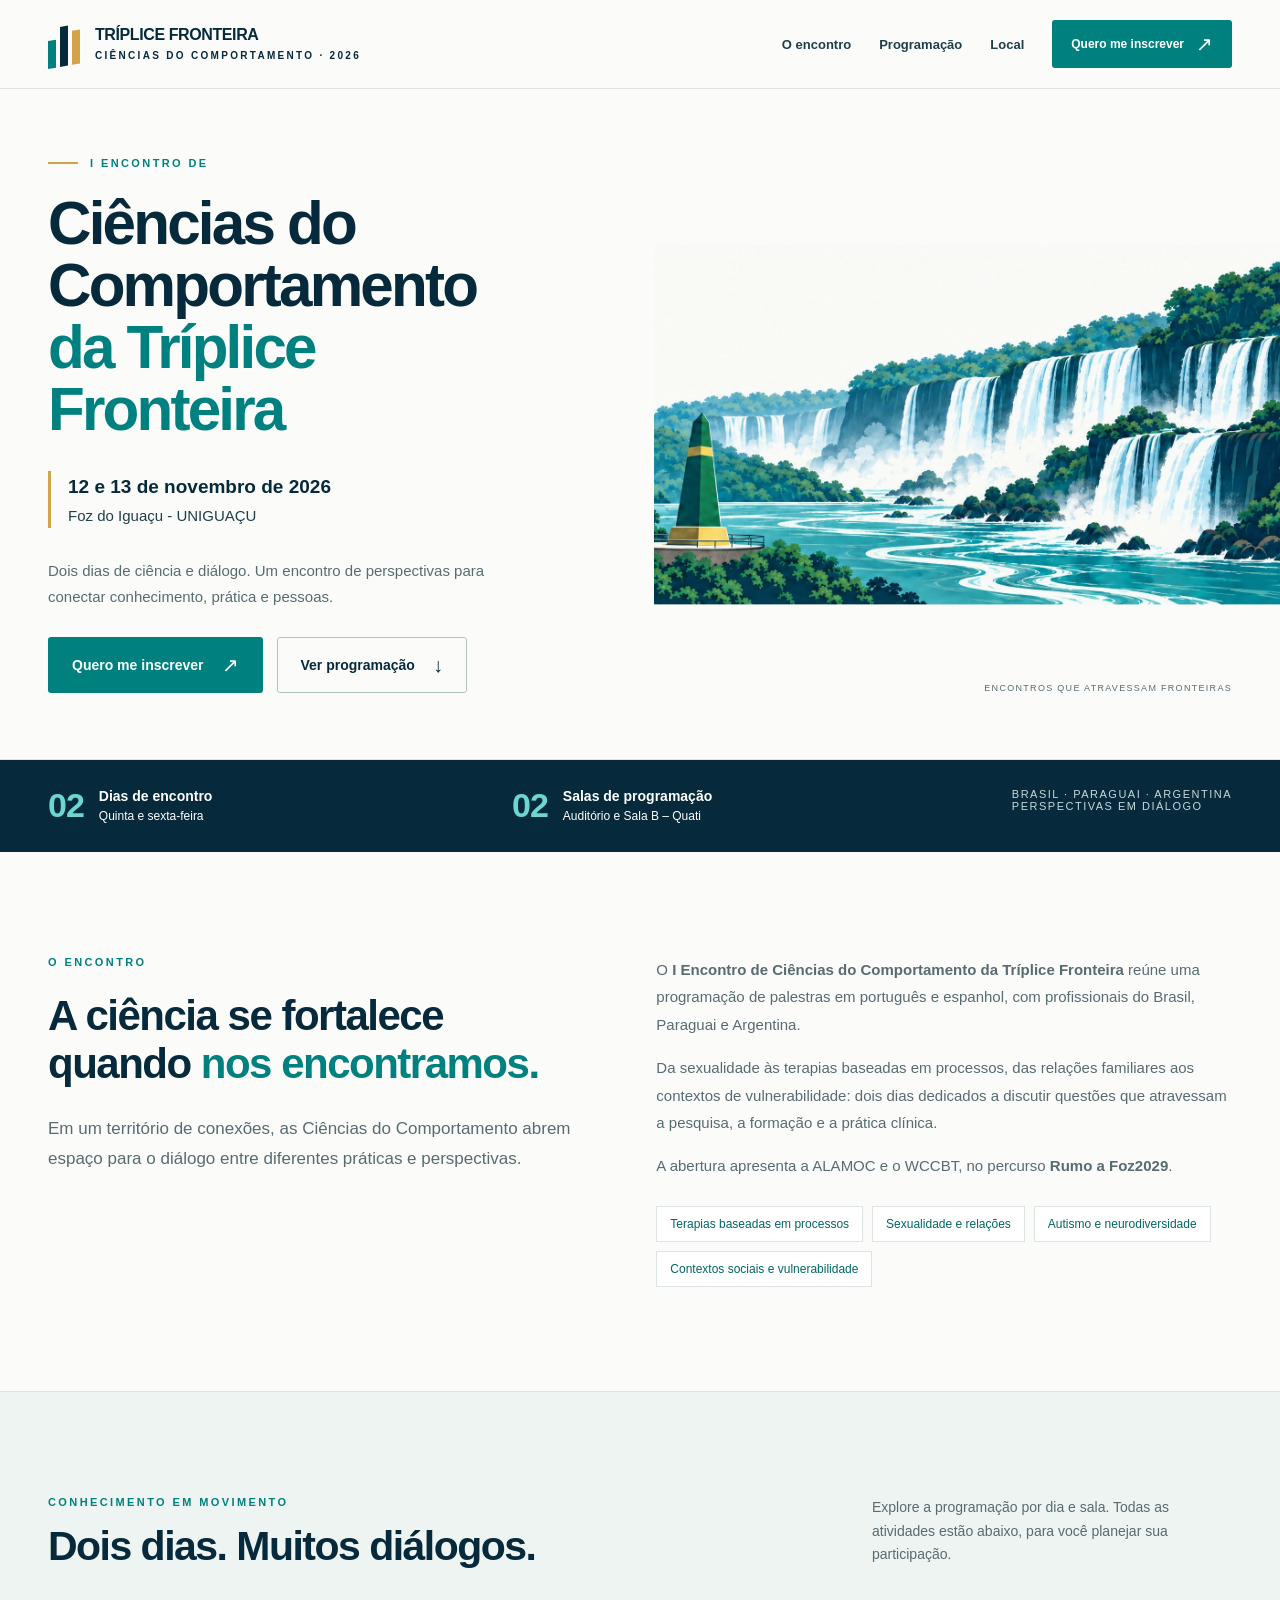
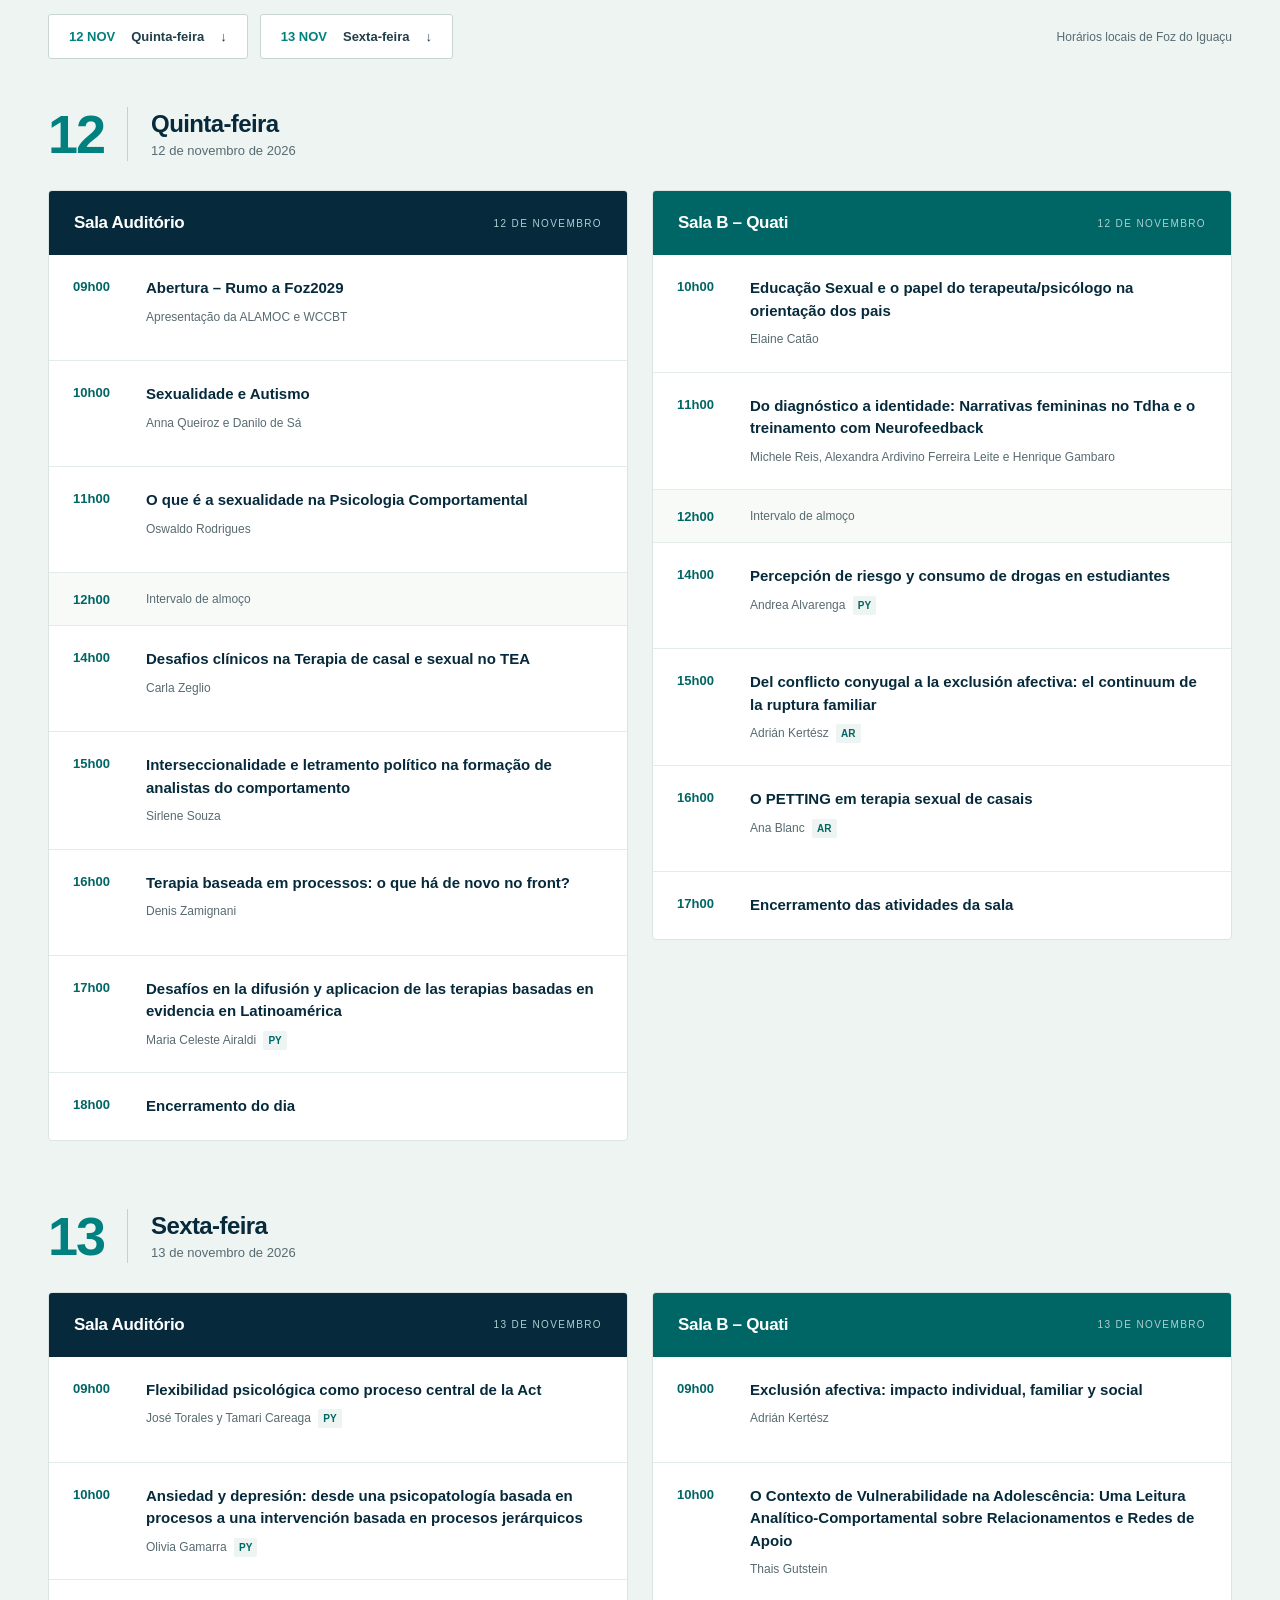
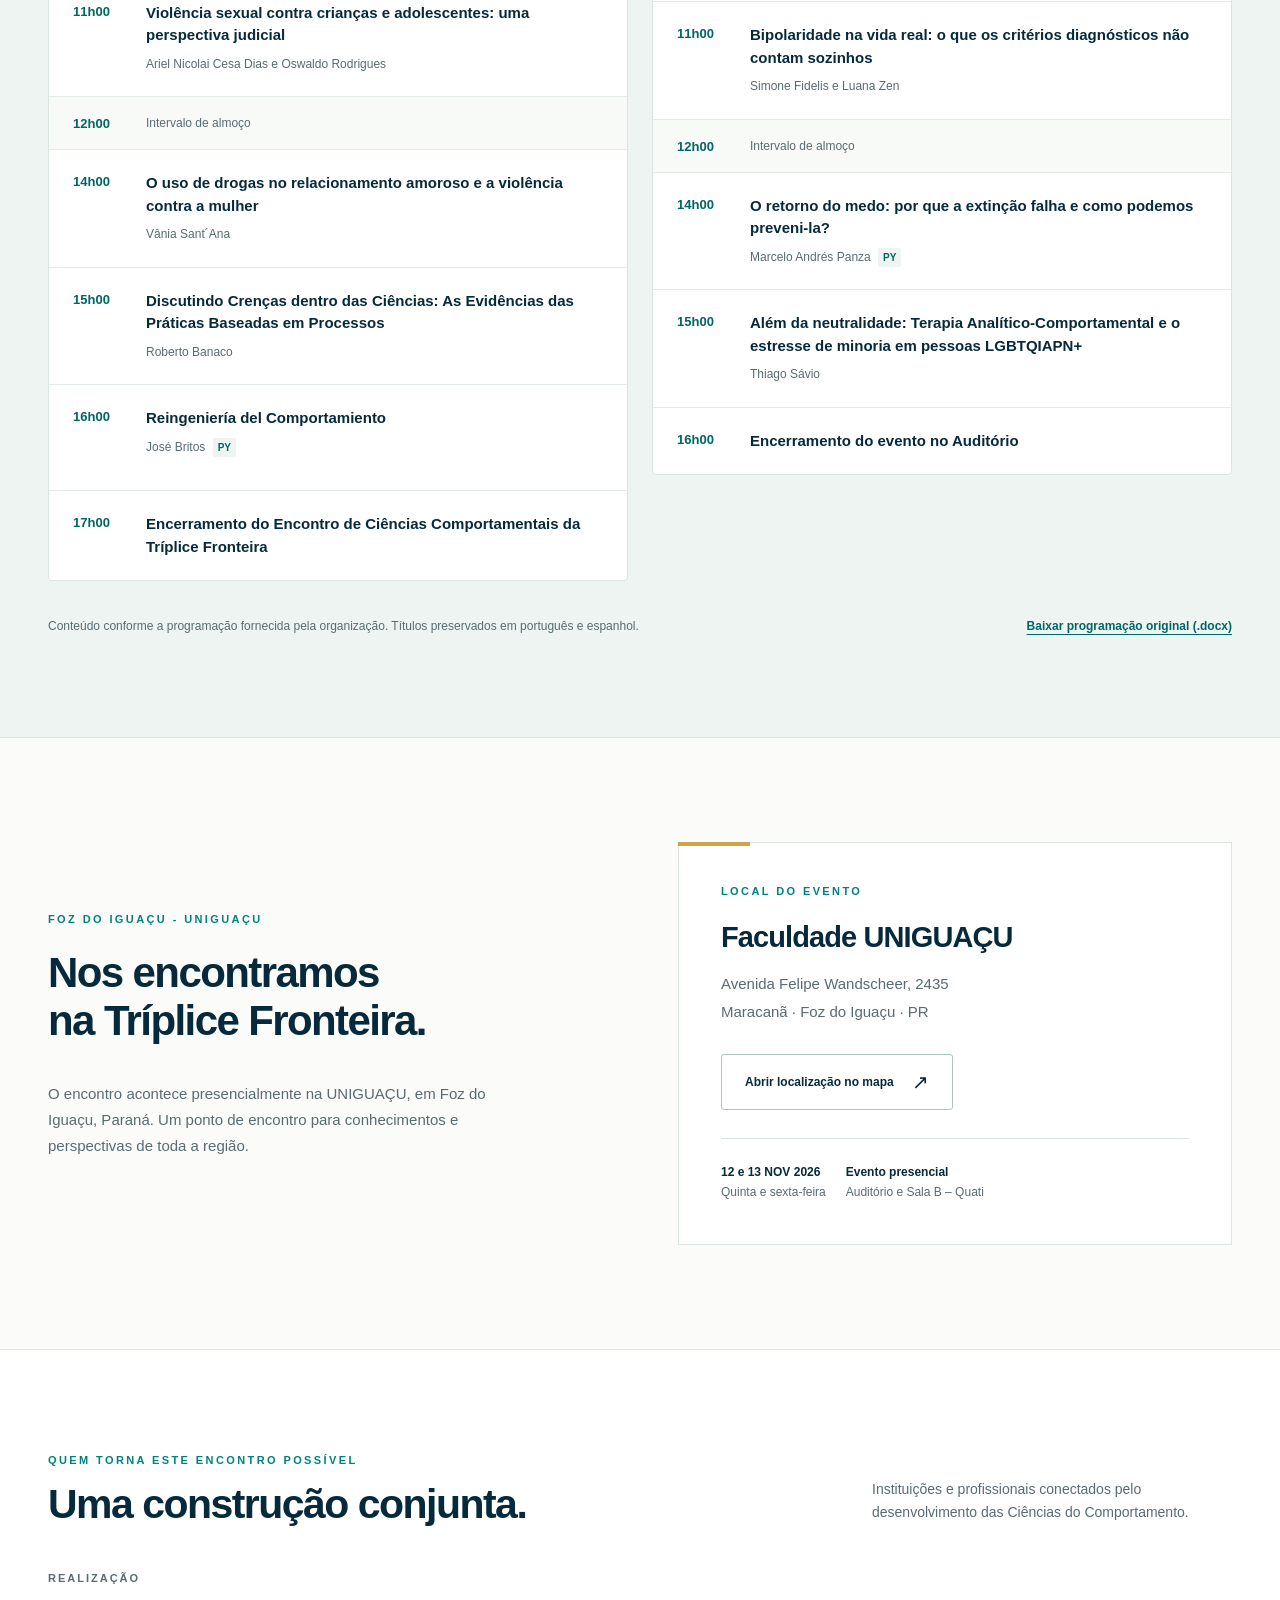
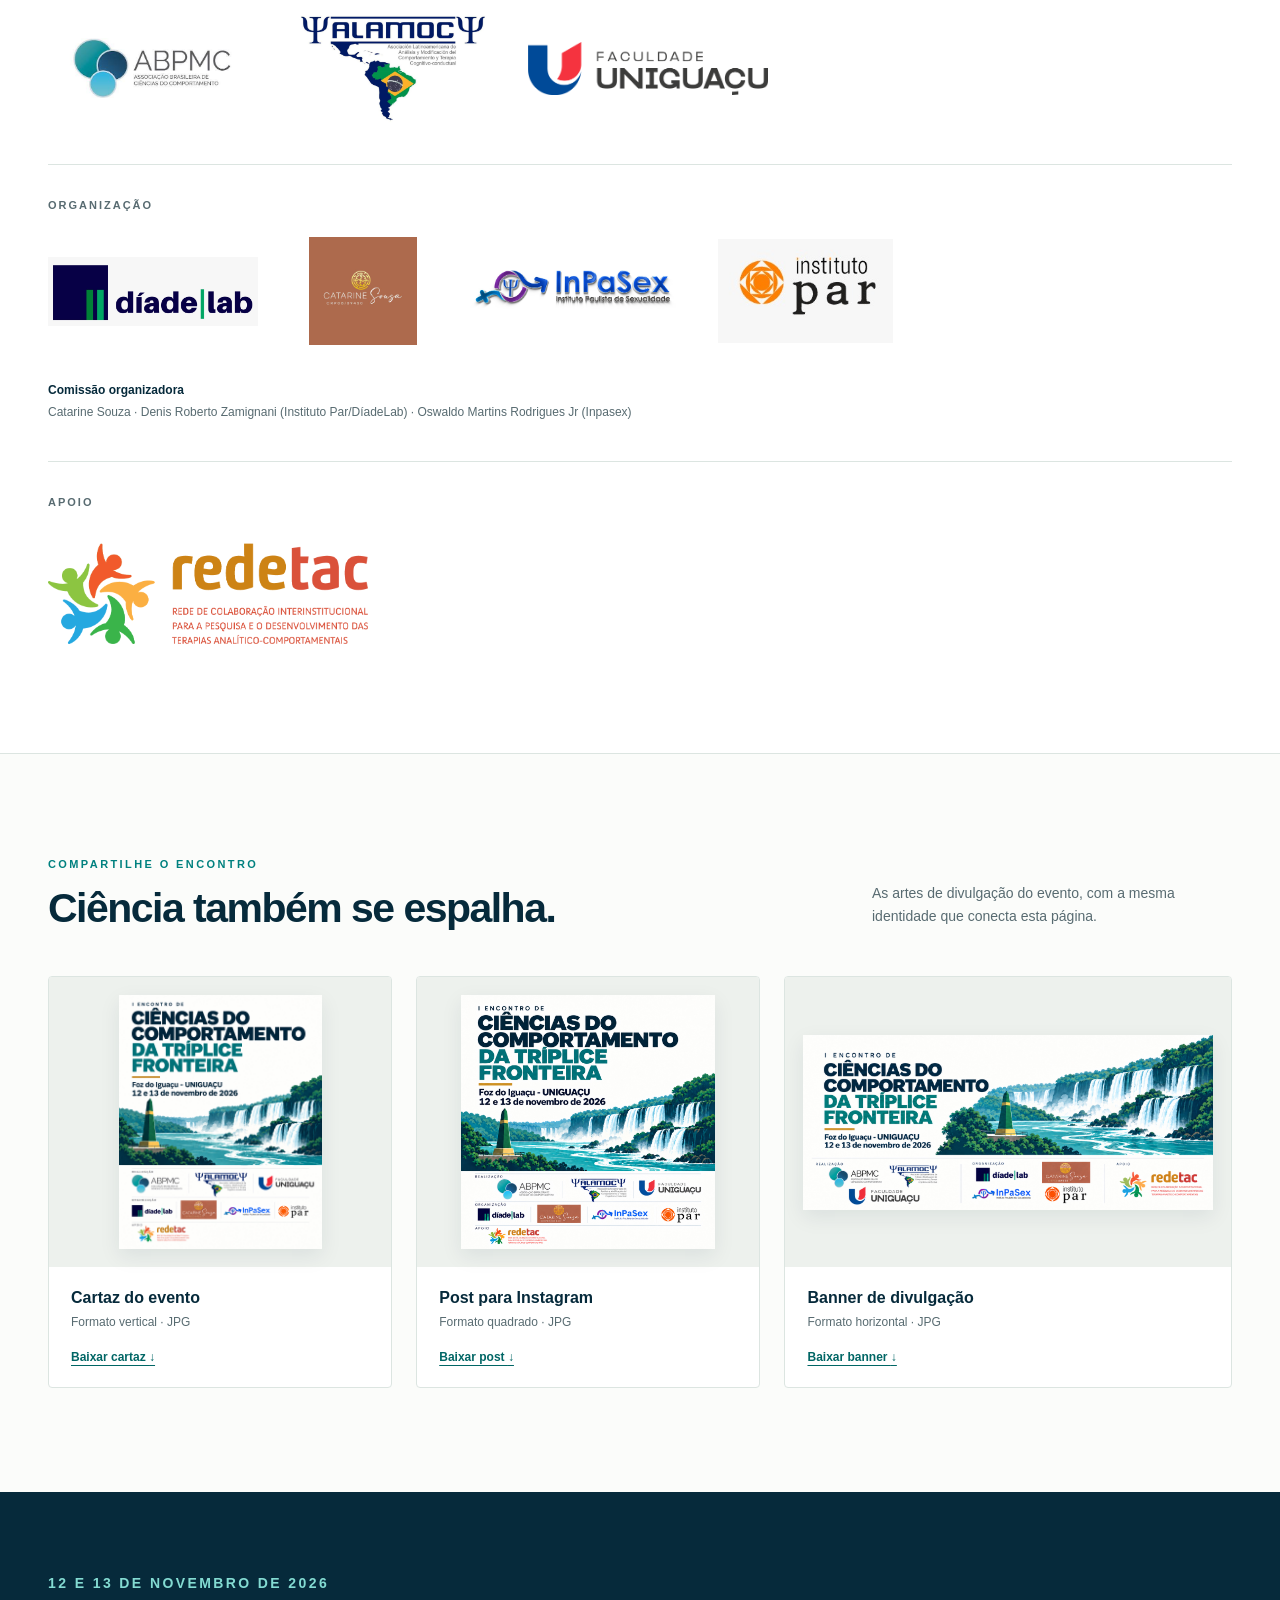
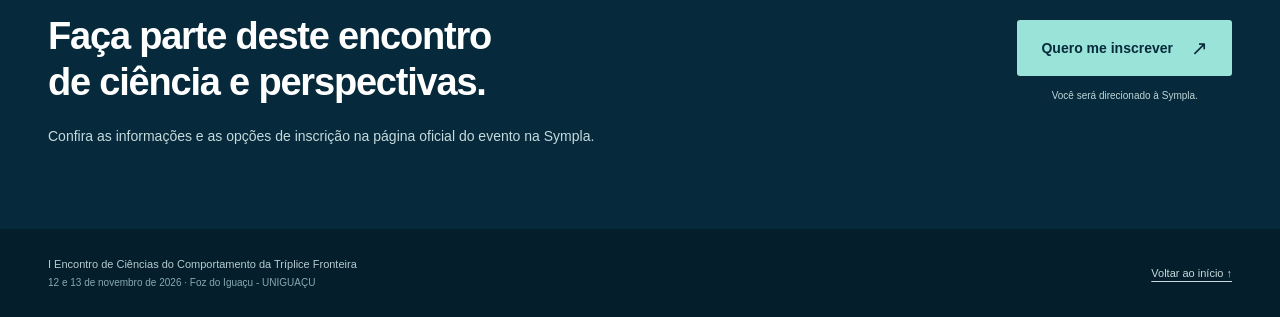
==== Website_Triplice_Fronteira_2026/public/index.html @ 5cb1a6d8 "Add files via upload" ====
<!doctype html>
<html lang="pt-BR">
<head>
  <meta charset="utf-8">
  <meta name="viewport" content="width=device-width, initial-scale=1">
  <title>Encontro Tríplice Fronteira 2026 | Ciências do Comportamento</title>
  <meta name="description" content="I Encontro de Ciências do Comportamento da Tríplice Fronteira. 12 e 13 de novembro de 2026, na UNIGUAÇU, em Foz do Iguaçu. Confira a programação e inscreva-se.">
  <meta name="keywords" content="ciências do comportamento, Tríplice Fronteira, Foz do Iguaçu, UNIGUAÇU, terapias comportamentais, encontro 2026">
  <meta name="theme-color" content="#062a3b">
  <meta property="og:type" content="website">
  <meta property="og:locale" content="pt_BR">
  <meta property="og:site_name" content="Encontro Tríplice Fronteira 2026">
  <meta property="og:title" content="Encontro Tríplice Fronteira 2026 | Ciências do Comportamento">
  <meta property="og:description" content="Ciência e diálogo em Foz do Iguaçu. 12 e 13 de novembro de 2026, na UNIGUAÇU. Programação completa e inscrições pela Sympla.">
  <meta name="twitter:card" content="summary">
  <meta name="twitter:title" content="Encontro Tríplice Fronteira 2026">
  <meta name="twitter:description" content="12 e 13 de novembro de 2026, Foz do Iguaçu - UNIGUAÇU. Confira a programação e participe.">
  <link rel="icon" type="image/webp" href="assets/uniguacu.webp">
  <link rel="stylesheet" href="styles.css">
  <link rel="preload" as="image" href="assets/paisagem-foz.jpg">
  <script src="site.js" defer></script>
</head>
<body>
  <a class="skip-link" href="#conteudo">Pular para o conteúdo</a>
  <header class="site-header">
    <div class="wrap header-inner">
      <a class="wordmark" href="#inicio" aria-label="Encontro Tríplice Fronteira 2026 — início">
        <span class="brand-symbol" aria-hidden="true"><i></i><i></i><i></i></span>
        <span class="brand-title">TRÍPLICE FRONTEIRA<small>CIÊNCIAS DO COMPORTAMENTO · 2026</small></span>
      </a>
      <button class="menu-toggle" type="button" aria-controls="navegacao" aria-expanded="false" hidden>Menu</button>
      <nav class="navigation" id="navegacao" aria-label="Navegação principal">
        <a class="nav-link" href="#sobre">O encontro</a>
        <a class="nav-link" href="#programacao">Programação</a>
        <a class="nav-link" href="#local">Local</a>
        <a class="button small" href="https://www.sympla.com.br/evento/encontro-comportamental-da-triplice-fronteira/3581518?referrer=www.google.com&amp;referrer=www.google.com" target="_blank" rel="noopener noreferrer">Quero me inscrever <span class="arrow" aria-hidden="true">↗</span></a>
      </nav>
    </div>
  </header>
  <main id="conteudo">
    <section class="hero" id="inicio" aria-labelledby="titulo-evento">
      <div class="wrap hero-inner">
        <div class="hero-copy">
          <p class="eyebrow">I Encontro de</p>
          <h1 id="titulo-evento" aria-label="I Encontro de Ciências do Comportamento da Tríplice Fronteira"><span>Ciências do</span><span>Comportamento</span><span class="accent">da Tríplice</span><span class="accent">Fronteira</span></h1>
          <div class="hero-details"><strong>12 e 13 de novembro de 2026</strong><span>Foz do Iguaçu - UNIGUAÇU</span></div>
          <p class="hero-intro">Dois dias de ciência e diálogo. Um encontro de perspectivas para conectar conhecimento, prática e pessoas.</p>
          <div class="hero-actions">
            <a class="button" href="https://www.sympla.com.br/evento/encontro-comportamental-da-triplice-fronteira/3581518?referrer=www.google.com&amp;referrer=www.google.com" target="_blank" rel="noopener noreferrer">Quero me inscrever <span class="arrow" aria-hidden="true">↗</span></a>
            <a class="button secondary" href="#programacao">Ver programação <span class="arrow" aria-hidden="true">↓</span></a>
          </div>
        </div>
        <div class="hero-art">
          <img src="assets/paisagem-foz.jpg" width="1458" height="790" alt="Ilustração dos cartazes do evento reunindo o Marco das Três Fronteiras e as Cataratas do Iguaçu" fetchpriority="high">
          <span class="art-caption">Encontros que atravessam fronteiras</span>
        </div>
      </div>
    </section>
    <div class="event-strip">
      <div class="wrap strip-inner">
        <div class="strip-item"><span class="strip-number">02</span><p><strong>Dias de encontro</strong>Quinta e sexta-feira</p></div>
        <div class="strip-item"><span class="strip-number">02</span><p><strong>Salas de programação</strong>Auditório e Sala B – Quati</p></div>
        <p class="strip-note">Brasil · Paraguai · Argentina<br>Perspectivas em diálogo</p>
      </div>
    </div>
    <section class="section" id="sobre" aria-labelledby="titulo-sobre">
      <div class="wrap about-layout">
        <div>
          <p class="eyebrow">O encontro</p>
          <h2 id="titulo-sobre">A ciência se fortalece<br>quando <em>nos encontramos.</em></h2>
          <p class="lead">Em um território de conexões, as Ciências do Comportamento abrem espaço para o diálogo entre diferentes práticas e perspectivas.</p>
        </div>
        <div class="about-copy">
          <p>O <strong>I Encontro de Ciências do Comportamento da Tríplice Fronteira</strong> reúne uma programação de palestras em português e espanhol, com profissionais do Brasil, Paraguai e Argentina.</p>
          <p>Da sexualidade às terapias baseadas em processos, das relações familiares aos contextos de vulnerabilidade: dois dias dedicados a discutir questões que atravessam a pesquisa, a formação e a prática clínica.</p>
          <p>A abertura apresenta a ALAMOC e o WCCBT, no percurso <strong>Rumo a Foz2029</strong>.</p>
          <ul class="theme-list" aria-label="Temas da programação"><li>Terapias baseadas em processos</li><li>Sexualidade e relações</li><li>Autismo e neurodiversidade</li><li>Contextos sociais e vulnerabilidade</li></ul>
        </div>
      </div>
    </section>
    <section class="section program" id="programacao" aria-labelledby="titulo-programacao">
      <div class="wrap">
        <div class="section-heading">
          <div><p class="eyebrow">Conhecimento em movimento</p><h2 id="titulo-programacao">Dois dias. Muitos diálogos.</h2></div>
          <p>Explore a programação por dia e sala. Todas as atividades estão abaixo, para você planejar sua participação.</p>
        </div>
        <nav class="program-nav" aria-label="Atalhos para os dias do evento"><a class="day-link" href="#dia12"><strong>12 NOV</strong> Quinta-feira <span aria-hidden="true">↓</span></a><a class="day-link" href="#dia13"><strong>13 NOV</strong> Sexta-feira <span aria-hidden="true">↓</span></a><span class="program-info">Horários locais de Foz do Iguaçu</span></nav>
        <div class="day-block">
          <div class="day-heading" id="dia12"><span class="day-number" aria-hidden="true">12</span><div><h3>Quinta-feira</h3><p>12 de novembro de 2026</p></div></div>
          <div class="rooms">
            <article class="room" aria-labelledby="audit12"><div class="room-heading"><h4 id="audit12">Sala Auditório</h4><span>12 de novembro</span></div>
              <ol class="sessions">
                <li class="session"><time datetime="2026-11-12T09:00:00-03:00">09h00</time><div><h5>Abertura – Rumo a Foz2029</h5><p>Apresentação da ALAMOC e WCCBT</p></div></li>
                <li class="session"><time datetime="2026-11-12T10:00:00-03:00">10h00</time><div><h5>Sexualidade e Autismo</h5><p>Anna Queiroz e Danilo de Sá</p></div></li>
                <li class="session"><time datetime="2026-11-12T11:00:00-03:00">11h00</time><div><h5>O que é a sexualidade na Psicologia Comportamental</h5><p>Oswaldo Rodrigues</p></div></li>
                <li class="session break"><time datetime="2026-11-12T12:00:00-03:00">12h00</time><div><h5>Intervalo de almoço</h5></div></li>
                <li class="session"><time datetime="2026-11-12T14:00:00-03:00">14h00</time><div><h5>Desafios clínicos na Terapia de casal e sexual no TEA</h5><p>Carla Zeglio</p></div></li>
                <li class="session"><time datetime="2026-11-12T15:00:00-03:00">15h00</time><div><h5>Interseccionalidade e letramento político na formação de analistas do comportamento</h5><p>Sirlene Souza</p></div></li>
                <li class="session"><time datetime="2026-11-12T16:00:00-03:00">16h00</time><div><h5>Terapia baseada em processos: o que há de novo no front?</h5><p>Denis Zamignani</p></div></li>
                <li class="session"><time datetime="2026-11-12T17:00:00-03:00">17h00</time><div><h5 lang="es">Desafíos en la difusión y aplicacion de las terapias basadas en evidencia en Latinoamérica</h5><p>Maria Celeste Airaldi <span class="country" aria-label="Paraguai">PY</span></p></div></li>
                <li class="session closing"><time datetime="2026-11-12T18:00:00-03:00">18h00</time><div><h5>Encerramento do dia</h5></div></li>
              </ol>
            </article>
            <article class="room quati" aria-labelledby="quati12"><div class="room-heading"><h4 id="quati12">Sala B – Quati</h4><span>12 de novembro</span></div>
              <ol class="sessions">
                <li class="session"><time datetime="2026-11-12T10:00:00-03:00">10h00</time><div><h5>Educação Sexual e o papel do terapeuta/psicólogo na orientação dos pais</h5><p>Elaine Catão</p></div></li>
                <li class="session"><time datetime="2026-11-12T11:00:00-03:00">11h00</time><div><h5>Do diagnóstico a identidade: Narrativas femininas no Tdha e o treinamento com Neurofeedback</h5><p>Michele Reis, Alexandra Ardivino Ferreira Leite e Henrique Gambaro</p></div></li>
                <li class="session break"><time datetime="2026-11-12T12:00:00-03:00">12h00</time><div><h5>Intervalo de almoço</h5></div></li>
                <li class="session"><time datetime="2026-11-12T14:00:00-03:00">14h00</time><div><h5 lang="es">Percepción de riesgo y consumo de drogas en estudiantes</h5><p>Andrea Alvarenga <span class="country" aria-label="Paraguai">PY</span></p></div></li>
                <li class="session"><time datetime="2026-11-12T15:00:00-03:00">15h00</time><div><h5 lang="es">Del conflicto conyugal a la exclusión afectiva: el continuum de la ruptura familiar</h5><p>Adrián Kertész <span class="country" aria-label="Argentina">AR</span></p></div></li>
                <li class="session"><time datetime="2026-11-12T16:00:00-03:00">16h00</time><div><h5>O PETTING em terapia sexual de casais</h5><p>Ana Blanc <span class="country" aria-label="Argentina">AR</span></p></div></li>
                <li class="session closing"><time datetime="2026-11-12T17:00:00-03:00">17h00</time><div><h5>Encerramento das atividades da sala</h5></div></li>
              </ol>
            </article>
          </div>
        </div>
        <div class="day-block">
          <div class="day-heading" id="dia13"><span class="day-number" aria-hidden="true">13</span><div><h3>Sexta-feira</h3><p>13 de novembro de 2026</p></div></div>
          <div class="rooms">
            <article class="room" aria-labelledby="audit13"><div class="room-heading"><h4 id="audit13">Sala Auditório</h4><span>13 de novembro</span></div>
              <ol class="sessions">
                <li class="session"><time datetime="2026-11-13T09:00:00-03:00">09h00</time><div><h5 lang="es">Flexibilidad psicológica como proceso central de la Act</h5><p>José Torales y Tamari Careaga <span class="country" aria-label="Paraguai">PY</span></p></div></li>
                <li class="session"><time datetime="2026-11-13T10:00:00-03:00">10h00</time><div><h5 lang="es">Ansiedad y depresión: desde una psicopatología basada en procesos a una intervención basada en procesos jerárquicos</h5><p>Olivia Gamarra <span class="country" aria-label="Paraguai">PY</span></p></div></li>
                <li class="session"><time datetime="2026-11-13T11:00:00-03:00">11h00</time><div><h5>Violência sexual contra crianças e adolescentes: uma perspectiva judicial</h5><p>Ariel Nicolai Cesa Dias e Oswaldo Rodrigues</p></div></li>
                <li class="session break"><time datetime="2026-11-13T12:00:00-03:00">12h00</time><div><h5>Intervalo de almoço</h5></div></li>
                <li class="session"><time datetime="2026-11-13T14:00:00-03:00">14h00</time><div><h5>O uso de drogas no relacionamento amoroso e a violência contra a mulher</h5><p>Vânia Sant´Ana</p></div></li>
                <li class="session"><time datetime="2026-11-13T15:00:00-03:00">15h00</time><div><h5>Discutindo Crenças dentro das Ciências: As Evidências das Práticas Baseadas em Processos</h5><p>Roberto Banaco</p></div></li>
                <li class="session"><time datetime="2026-11-13T16:00:00-03:00">16h00</time><div><h5 lang="es">Reingeniería del Comportamiento</h5><p>José Britos <span class="country" aria-label="Paraguai">PY</span></p></div></li>
                <li class="session closing"><time datetime="2026-11-13T17:00:00-03:00">17h00</time><div><h5>Encerramento do Encontro de Ciências Comportamentais da Tríplice Fronteira</h5></div></li>
              </ol>
            </article>
            <article class="room quati" aria-labelledby="quati13"><div class="room-heading"><h4 id="quati13">Sala B – Quati</h4><span>13 de novembro</span></div>
              <ol class="sessions">
                <li class="session"><time datetime="2026-11-13T09:00:00-03:00">09h00</time><div><h5 lang="es">Exclusión afectiva: impacto individual, familiar y social</h5><p>Adrián Kertész</p></div></li>
                <li class="session"><time datetime="2026-11-13T10:00:00-03:00">10h00</time><div><h5>O Contexto de Vulnerabilidade na Adolescência: Uma Leitura Analítico-Comportamental sobre Relacionamentos e Redes de Apoio</h5><p>Thais Gutstein</p></div></li>
                <li class="session"><time datetime="2026-11-13T11:00:00-03:00">11h00</time><div><h5>Bipolaridade na vida real: o que os critérios diagnósticos não contam sozinhos</h5><p>Simone Fidelis e Luana Zen</p></div></li>
                <li class="session break"><time datetime="2026-11-13T12:00:00-03:00">12h00</time><div><h5>Intervalo de almoço</h5></div></li>
                <li class="session"><time datetime="2026-11-13T14:00:00-03:00">14h00</time><div><h5>O retorno do medo: por que a extinção falha e como podemos preveni-la?</h5><p>Marcelo Andrés Panza <span class="country" aria-label="Paraguai">PY</span></p></div></li>
                <li class="session"><time datetime="2026-11-13T15:00:00-03:00">15h00</time><div><h5>Além da neutralidade: Terapia Analítico-Comportamental e o estresse de minoria em pessoas LGBTQIAPN+</h5><p>Thiago Sávio</p></div></li>
                <li class="session closing"><time datetime="2026-11-13T16:00:00-03:00">16h00</time><div><h5>Encerramento do evento no Auditório</h5></div></li>
              </ol>
            </article>
          </div>
        </div>
        <div class="program-bottom"><span>Conteúdo conforme a programação fornecida pela organização. Títulos preservados em português e espanhol.</span><a href="assets/programacao.docx" download>Baixar programação original (.docx)</a></div>
      </div>
    </section>
    <section class="section location" id="local" aria-labelledby="titulo-local">
      <div class="wrap location-layout">
        <div><p class="eyebrow">Foz do Iguaçu - UNIGUAÇU</p><h2 id="titulo-local">Nos encontramos<br>na Tríplice Fronteira.</h2><p class="lead">O encontro acontece presencialmente na UNIGUAÇU, em Foz do Iguaçu, Paraná. Um ponto de encontro para conhecimentos e perspectivas de toda a região.</p></div>
        <div class="location-panel"><p class="eyebrow">Local do evento</p><p class="venue">Faculdade UNIGUAÇU</p><address>Avenida Felipe Wandscheer, 2435<br>Maracanã · Foz do Iguaçu · PR</address><a class="button secondary" href="https://www.google.com/maps/search/?api=1&amp;query=UNIGUA%C3%87U%20Avenida%20Felipe%20Wandscheer%202435%20Foz%20do%20Igua%C3%A7u" target="_blank" rel="noopener noreferrer">Abrir localização no mapa <span class="arrow" aria-hidden="true">↗</span></a><div class="location-meta"><div><strong>12 e 13 NOV 2026</strong>Quinta e sexta-feira</div><div><strong>Evento presencial</strong>Auditório e Sala B – Quati</div></div></div>
      </div>
    </section>
    <section class="section institutions" id="instituicoes" aria-labelledby="titulo-instituicoes">
      <div class="wrap">
        <div class="section-heading"><div><p class="eyebrow">Quem torna este encontro possível</p><h2 id="titulo-instituicoes">Uma construção conjunta.</h2></div><p>Instituições e profissionais conectados pelo desenvolvimento das Ciências do Comportamento.</p></div>
        <div class="institution-group"><h3 class="institution-label">Realização</h3><div class="logo-row"><figure class="logo-cell"><img src="assets/abpmc.jpg" alt="ABPMC" loading="lazy"></figure><figure class="logo-cell alamoc"><img src="assets/alamoc.jpg" alt="ALAMOC — Associação Latinoamericana de Análise e Modificação do Comportamento e Terapias Cognitivo-Comportamentais" loading="lazy"></figure><figure class="logo-cell uniguacu"><img src="assets/uniguacu.webp" alt="Faculdade UNIGUAÇU" loading="lazy"></figure></div></div>
        <div class="institution-group"><h3 class="institution-label">Organização</h3><div class="logo-row organization-row"><figure class="logo-cell"><img src="assets/diade.jpg" alt="díadeLab" loading="lazy"></figure><figure class="logo-cell catarine"><img src="assets/catarine.jpeg" alt="Catarine Sousa" loading="lazy"></figure><figure class="logo-cell"><img src="assets/inpasex.jpg" alt="InPaSex — Instituto Paulista de Sexualidade" loading="lazy"></figure><figure class="logo-cell par"><img src="assets/instituto-par.jpeg" alt="Instituto Par" loading="lazy"></figure></div><p class="committee"><strong>Comissão organizadora</strong><br>Catarine Souza · Denis Roberto Zamignani (Instituto Par/DíadeLab) · Oswaldo Martins Rodrigues Jr (Inpasex)</p></div>
        <div class="institution-group"><h3 class="institution-label">Apoio</h3><div class="logo-row"><figure class="logo-cell redetac"><img src="assets/redetac.png" alt="RedeTAC — Rede de Colaboração Interinstitucional para a Pesquisa e o Desenvolvimento das Terapias Analítico-Comportamentais" loading="lazy"></figure></div></div>
      </div>
    </section>
    <section class="section materials" id="materiais" aria-labelledby="titulo-materiais">
      <div class="wrap">
        <div class="section-heading"><div><p class="eyebrow">Compartilhe o encontro</p><h2 id="titulo-materiais">Ciência também se espalha.</h2></div><p>As artes de divulgação do evento, com a mesma identidade que conecta esta página.</p></div>
        <div class="material-grid">
          <article class="material-card"><div class="material-picture"><img src="assets/cartaz-vertical.jpg" alt="Cartaz vertical do encontro com data de 12 e 13 de novembro de 2026 e logos das instituições" loading="lazy"></div><div class="material-caption"><h3>Cartaz do evento</h3><p>Formato vertical · JPG</p><a href="assets/cartaz-vertical.jpg" download="Cartaz_Triplice_Fronteira_2026.jpg">Baixar cartaz <span aria-hidden="true">↓</span></a></div></article>
          <article class="material-card"><div class="material-picture"><img src="assets/instagram.jpg" alt="Arte quadrada aprovada para divulgar o encontro no Instagram" loading="lazy"></div><div class="material-caption"><h3>Post para Instagram</h3><p>Formato quadrado · JPG</p><a href="assets/instagram.jpg" download="Instagram_Triplice_Fronteira_2026.jpg">Baixar post <span aria-hidden="true">↓</span></a></div></article>
          <article class="material-card"><div class="material-picture"><img src="assets/banner.jpg" alt="Banner horizontal aprovado do evento com ilustração das Cataratas e do Marco das Três Fronteiras" loading="lazy"></div><div class="material-caption"><h3>Banner de divulgação</h3><p>Formato horizontal · JPG</p><a href="assets/banner.jpg" download="Banner_Triplice_Fronteira_2026.jpg">Baixar banner <span aria-hidden="true">↓</span></a></div></article>
        </div>
      </div>
    </section>
    <section class="registration" id="inscricoes" aria-labelledby="titulo-inscricoes">
      <div class="wrap registration-inner"><div><p class="eyebrow">12 e 13 de novembro de 2026</p><h2 id="titulo-inscricoes">Faça parte deste encontro<br>de ciência e perspectivas.</h2><p>Confira as informações e as opções de inscrição na página oficial do evento na Sympla.</p></div><div class="registration-action"><a class="button" href="https://www.sympla.com.br/evento/encontro-comportamental-da-triplice-fronteira/3581518?referrer=www.google.com&amp;referrer=www.google.com" target="_blank" rel="noopener noreferrer">Quero me inscrever <span class="arrow" aria-hidden="true">↗</span></a><small>Você será direcionado à Sympla.</small></div></div>
    </section>
  </main>
  <footer class="site-footer"><div class="wrap footer-inner"><p>I Encontro de Ciências do Comportamento da Tríplice Fronteira<span>12 e 13 de novembro de 2026 · Foz do Iguaçu - UNIGUAÇU</span></p><a href="#inicio">Voltar ao início ↑</a></div></footer>
</body>
</html>
---- Website_Triplice_Fronteira_2026/public/styles.css ----
:root {
  --navy:#062a3b;
  --teal:#00817f;
  --teal-dark:#006665;
  --gold:#d3a349;
  --ink:#203e4a;
  --muted:#586b71;
  --paper:#fbfcfa;
  --line:#dce5e1;
  --pale:#edf4f1;
  --max:1280px;
  font-family:Arial,Helvetica,sans-serif;
  color:var(--ink);
  background:var(--paper);
  font-synthesis:none
}

* {
  box-sizing:border-box
}

html {
  scroll-behavior:smooth;
  scroll-padding-top:105px
}

body {
  margin:0
}

a {
  color:inherit;
  text-underline-offset:4px
}

button,a {
  -webkit-tap-highlight-color:transparent
}

a:focus-visible,button:focus-visible {
  outline:3px solid var(--gold);
  outline-offset:6px
}

img {
  display:block;
  max-width:100%;
  height:auto
}

button {
  font:inherit
}

button[hidden] {
  display:none!important
}

.wrap {
  width:min(var(--max),calc(100% - 96px));
  margin-inline:auto
}

.skip-link {
  position:fixed;
  left:24px;
  top:-100px;
  padding:12px 20px;
  background:var(--navy);
  color:white;
  z-index:100
}

.skip-link:focus {
  top:12px
}

.site-header {
  position:sticky;
  top:0;
  z-index:30;
  background:rgba(251,252,250,.97);
  border-bottom:1px solid var(--line)
}

.header-inner {
  height:88px;
  display:flex;
  align-items:center;
  justify-content:space-between;
  gap:30px
}

.wordmark {
  display:flex;
  align-items:center;
  gap:12px;
  text-decoration:none;
  color:var(--navy)
}

.brand-symbol {
  width:35px;
  height:43px;
  display:flex;
  align-items:flex-end;
  gap:4px;
  transform:skewY(-10deg)
}

.brand-symbol i {
  display:block;
  background:var(--teal);
  width:8px;
  height:28px
}

.brand-symbol i:nth-child(2) {
  height:40px;
  background:var(--navy)
}

.brand-symbol i:nth-child(3) {
  height:34px;
  background:var(--gold)
}

.brand-title {
  font-weight:800;
  font-size:16px;
  letter-spacing:-.4px;
  line-height:1.05
}

.brand-title small {
  display:block;
  font-size:10px;
  font-weight:600;
  letter-spacing:2.3px;
  margin-top:7px
}

.navigation {
  display:flex;
  align-items:center;
  gap:28px;
  font-size:13px;
  font-weight:600
}

.navigation .nav-link {
  text-decoration:none;
  white-space:nowrap
}

.navigation .nav-link:hover,.navigation .nav-link[aria-current] {
  color:var(--teal)
}

.button {
  display:inline-flex;
  align-items:center;
  justify-content:center;
  gap:18px;
  padding:17px 23px;
  border:1px solid transparent;
  text-decoration:none;
  background:var(--teal);
  color:#fff;
  font-size:14px;
  font-weight:700;
  border-radius:3px;
  transition:background .2s,transform .2s
}

.button:hover {
  background:var(--teal-dark);
  transform:translateY(-2px)
}

.button.small {
  padding:13px 18px;
  font-size:12px;
  gap:12px
}

.button.secondary {
  background:transparent;
  color:var(--navy);
  border-color:#afc4bc
}

.button.secondary:hover {
  background:var(--pale)
}

.arrow {
  font-size:20px;
  line-height:1
}

.menu-toggle {
  display:none;
  border:1px solid var(--line);
  padding:10px 13px;
  background:white;
  color:var(--navy);
  border-radius:3px
}

.eyebrow {
  text-transform:uppercase;
  letter-spacing:2.4px;
  font-size:11px;
  font-weight:700;
  color:var(--teal);
  margin:0 0 24px
}

.hero {
  overflow:hidden;
  position:relative;
  border-bottom:1px solid var(--line)
}

.hero-inner {
  display:grid;
  grid-template-columns:1.04fr 1fr;
  align-items:center;
  gap:30px;
  min-height:670px;
  padding-top:60px;
  padding-bottom:58px
}

.hero-copy {
  position:relative;
  z-index:2
}

.hero .eyebrow {
  display:flex;
  align-items:center;
  gap:12px
}

.hero .eyebrow:before {
  content:'';
  width:30px;
  height:2px;
  background:var(--gold)
}

h1,h2,h3,p {
  margin-top:0
}

h1 {
  font-size:clamp(42px,4.7vw,70px);
  font-weight:800;
  line-height:1.03;
  letter-spacing:-2.8px;
  color:var(--navy);
  margin-bottom:30px
}

h1 span {
  display:block
}

h1 .accent {
  color:var(--teal)
}

.hero-details {
  border-left:3px solid var(--gold);
  padding-left:17px;
  margin-bottom:30px;
  line-height:1.7;
  font-size:15px
}

.hero-details strong {
  display:block;
  color:var(--navy);
  font-size:19px
}

.hero-intro {
  max-width:440px;
  font-size:15px;
  line-height:1.7;
  color:var(--muted);
  margin-bottom:28px
}

.hero-actions {
  display:flex;
  align-items:center;
  gap:14px;
  flex-wrap:wrap
}

.hero-art {
  position:relative;
  align-self:stretch;
  display:flex;
  align-items:center;
  min-width:0
}

.hero-art img {
  width:calc(100% + 100px);
  max-width:none;
  position:relative;
  left:-12px;
  mix-blend-mode:multiply
}

.art-caption {
  position:absolute;
  bottom:8px;
  right:0;
  color:var(--muted);
  font-size:9px;
  letter-spacing:1.3px;
  text-transform:uppercase
}

.event-strip {
  background:var(--navy);
  color:white
}

.strip-inner {
  display:flex;
  justify-content:space-between;
  gap:30px;
  padding-top:25px;
  padding-bottom:25px;
  align-items:center
}

.strip-item {
  display:flex;
  align-items:center;
  gap:15px
}

.strip-number {
  font-size:34px;
  font-weight:700;
  color:#6cd7cf;
  letter-spacing:-1px
}

.strip-item p {
  margin:0;
  font-size:12px;
  line-height:1.6
}

.strip-item strong {
  display:block;
  font-size:14px;
  color:#fff
}

.strip-note {
  font-size:11px;
  letter-spacing:1.5px;
  color:#c6d9dc;
  text-transform:uppercase
}

.section {
  padding-block:104px
}

.section-heading {
  display:flex;
  align-items:flex-end;
  justify-content:space-between;
  gap:50px;
  margin-bottom:44px
}

.section-heading h2 {
  font-size:clamp(30px,3.2vw,44px);
  line-height:1.12;
  color:var(--navy);
  letter-spacing:-1.5px;
  margin-bottom:0
}

.section-heading .eyebrow {
  margin-bottom:16px
}

.section-heading>p {
  max-width:360px;
  font-size:14px;
  line-height:1.7;
  color:var(--muted);
  margin-bottom:3px
}

.about-layout {
  display:grid;
  grid-template-columns:1fr 1.1fr;
  gap:85px
}

.about-layout h2 {
  font-size:42px;
  color:var(--navy);
  letter-spacing:-1.5px;
  line-height:1.15;
  margin-bottom:26px
}

.about-layout h2 em {
  font-style:normal;
  color:var(--teal)
}

.lead {
  font-size:17px;
  line-height:1.75;
  color:var(--muted)
}

.about-copy p {
  font-size:15px;
  line-height:1.85;
  color:var(--muted)
}

.theme-list {
  list-style:none;
  padding:0;
  margin:26px 0 0;
  display:flex;
  flex-wrap:wrap;
  gap:9px
}

.theme-list li {
  border:1px solid var(--line);
  padding:10px 13px;
  font-size:12px;
  color:var(--teal-dark);
  background:#fff
}

.program {
  background:var(--pale);
  border-top:1px solid var(--line);
  border-bottom:1px solid var(--line)
}

.program-nav {
  display:flex;
  align-items:center;
  flex-wrap:wrap;
  gap:12px;
  margin-bottom:48px
}

.day-link {
  padding:14px 20px;
  background:#fff;
  border:1px solid #c8d6d1;
  text-decoration:none;
  display:inline-flex;
  gap:16px;
  font-size:13px;
  font-weight:700;
  border-radius:3px
}

.day-link:hover {
  color:var(--teal);
  border-color:var(--teal)
}

.day-link strong {
  color:var(--teal)
}

.program-info {
  margin-left:auto;
  font-size:12px;
  color:var(--muted)
}

.day-block+ .day-block {
  margin-top:68px
}

.day-heading {
  display:flex;
  gap:23px;
  align-items:center;
  margin-bottom:29px;
  scroll-margin-top:110px
}

.day-number {
  font-size:54px;
  font-weight:700;
  color:var(--teal);
  line-height:1;
  letter-spacing:-2px;
  border-right:1px solid #c3d3ca;
  padding-right:23px
}

.day-heading h3 {
  font-size:24px;
  letter-spacing:-.6px;
  color:var(--navy);
  margin:0 0 5px
}

.day-heading p {
  font-size:13px;
  color:var(--muted);
  margin:0
}

.rooms {
  display:grid;
  grid-template-columns:1fr 1fr;
  gap:24px;
  align-items:start
}

.room {
  background:white;
  border:1px solid #dbe4df;
  border-radius:4px;
  overflow:hidden
}

.room-heading {
  background:var(--navy);
  color:white;
  padding:22px 25px;
  display:flex;
  align-items:center;
  justify-content:space-between;
  gap:15px
}

.room-heading h4 {
  font-size:17px;
  letter-spacing:-.3px;
  margin:0
}

.room-heading span {
  font-size:10px;
  text-transform:uppercase;
  letter-spacing:1.4px;
  color:#afced1
}

.room.quati .room-heading {
  background:var(--teal-dark)
}

.sessions {
  list-style:none;
  padding:0;
  margin:0
}

.session {
  display:grid;
  grid-template-columns:56px 1fr;
  gap:17px;
  padding:22px 24px;
  border-bottom:1px solid #e4ece7;
  min-height:106px
}

.session:last-child {
  border-bottom:0
}

.session time {
  font-size:13px;
  font-weight:700;
  color:var(--teal-dark);
  padding-top:2px;
  white-space:nowrap
}

.session h5 {
  font-size:15px;
  line-height:1.5;
  font-weight:600;
  color:var(--navy);
  margin:0
}

.session p {
  font-size:12px;
  line-height:1.7;
  color:var(--muted);
  margin:7px 0 0
}

.session .country {
  font-size:10px;
  display:inline-block;
  padding:1px 5px;
  background:#edf4f1;
  color:var(--teal-dark);
  margin-left:4px;
  border-radius:2px;
  font-weight:700
}

.session.break {
  background:#f8faf8;
  min-height:auto;
  padding-block:17px
}

.session.break h5 {
  font-size:12px;
  font-weight:500;
  color:var(--muted)
}

.session.closing {
  min-height:initial
}

.program-bottom {
  margin-top:38px;
  font-size:12px;
  color:var(--muted);
  display:flex;
  justify-content:space-between;
  gap:20px
}

.program-bottom a {
  color:var(--teal-dark);
  font-weight:600
}

.location-layout {
  display:grid;
  grid-template-columns:1fr 1fr;
  gap:76px;
  align-items:center
}

.location h2 {
  font-size:42px;
  line-height:1.16;
  color:var(--navy);
  letter-spacing:-1.6px;
  max-width:430px
}

.location .lead {
  max-width:440px;
  font-size:15px
}

.location-panel {
  border:1px solid var(--line);
  padding:42px;
  background:white;
  position:relative
}

.location-panel:before {
  content:'';
  position:absolute;
  left:-1px;
  top:-1px;
  width:72px;
  height:4px;
  background:var(--gold)
}

.location-panel .venue {
  font-size:29px;
  letter-spacing:-.9px;
  color:var(--navy);
  font-weight:700;
  margin-bottom:16px
}

.location-panel address {
  font-size:15px;
  font-style:normal;
  line-height:1.85;
  color:var(--muted);
  margin-bottom:28px
}

.location-panel .button {
  font-size:12px
}

.location-meta {
  margin-top:28px;
  display:flex;
  gap:20px;
  border-top:1px solid var(--line);
  padding-top:23px;
  font-size:12px;
  line-height:1.7;
  color:var(--muted)
}

.location-meta strong {
  display:block;
  color:var(--navy)
}

.institutions {
  background:white;
  border-top:1px solid var(--line);
  border-bottom:1px solid var(--line)
}

.institution-group+ .institution-group {
  margin-top:38px;
  padding-top:34px;
  border-top:1px solid var(--line)
}

.institution-label {
  font-size:11px;
  font-weight:700;
  letter-spacing:2px;
  text-transform:uppercase;
  color:var(--muted);
  margin-bottom:26px
}

.logo-row {
  display:flex;
  gap:40px;
  align-items:center;
  flex-wrap:wrap
}

.logo-cell {
  margin:0;
  display:flex;
  align-items:center;
  justify-content:center;
  background:white;
  width:210px;
  height:116px
}

.logo-cell img {
  max-width:100%;
  max-height:100%;
  object-fit:contain
}

.logo-cell.alamoc {
  width:190px
}

.logo-cell.uniguacu {
  width:240px
}

.organization-row .logo-cell {
  width:210px;
  height:108px
}

.organization-row .catarine {
  width:130px
}

.organization-row .par {
  width:175px
}

.logo-cell.redetac {
  width:320px;
  height:115px
}

.committee {
  font-size:12px;
  line-height:1.8;
  color:var(--muted);
  margin:35px 0 0;
  max-width:770px
}

.committee strong {
  color:var(--navy)
}

.materials {
  background:var(--paper)
}

.material-grid {
  display:grid;
  grid-template-columns:1fr 1fr 1.3fr;
  gap:24px
}

.material-card {
  border:1px solid var(--line);
  background:white;
  border-radius:4px;
  overflow:hidden
}

.material-picture {
  height:290px;
  background:#edf1ed;
  display:flex;
  align-items:center;
  justify-content:center;
  padding:18px
}

.material-picture img {
  max-width:100%;
  max-height:100%;
  object-fit:contain;
  box-shadow:0 7px 20px rgba(6,42,59,.08)
}

.material-caption {
  padding:22px
}

.material-caption h3 {
  font-size:16px;
  color:var(--navy);
  margin-bottom:8px
}

.material-caption p {
  font-size:12px;
  color:var(--muted);
  margin-bottom:18px
}

.material-caption a {
  font-size:12px;
  color:var(--teal-dark);
  font-weight:700
}

.registration {
  background:var(--navy);
  color:white;
  padding-block:80px
}

.registration-inner {
  display:flex;
  justify-content:space-between;
  align-items:center;
  gap:55px
}

.registration .eyebrow {
  color:#83dbd2;
  margin-bottom:18px
}

.registration h2 {
  font-size:38px;
  line-height:1.2;
  letter-spacing:-1.2px;
  max-width:650px;
  margin-bottom:20px
}

.registration p {
  font-size:14px;
  line-height:1.7;
  color:#c5dadd;
  max-width:600px;
  margin:0
}

.registration-action {
  flex:none;
  text-align:center
}

.registration-action .button {
  background:#9ae3d8;
  color:var(--navy)
}

.registration-action .button:hover {
  background:#b7eee6
}

.registration-action small {
  display:block;
  font-size:10px;
  color:#bed4d7;
  margin-top:14px
}

.site-footer {
  background:#041e2b;
  color:#b7ccd0;
  padding-block:26px
}

.footer-inner {
  display:flex;
  justify-content:space-between;
  align-items:center;
  gap:25px;
  font-size:11px;
  line-height:1.7
}

.footer-inner p {
  margin:0
}

.footer-inner a {
  color:#c7d9dc
}

.footer-inner span {
  display:block;
  color:#88aab1;
  font-size:10px
}

@media(min-width:1440px) {
  .hero-inner {
    min-height:740px
  }
  .hero-art img {
    width:calc(100% + 170px)
  }
}

@media(max-width:1100px) {
  .wrap {
    width:calc(100% - 64px)
  }
  .navigation {
    gap:17px
  }
  .hero-inner {
    gap:14px;
    min-height:610px
  }
  h1 {
    font-size:52px;
    letter-spacing:-2px
  }
  .hero-art img {
    left:-8px;
    width:calc(100% + 65px)
  }
  .section {
    padding-block:80px
  }
  .about-layout {
    gap:45px
  }
  .material-picture {
    height:230px
  }
  .registration h2 {
    font-size:33px
  }
  .logo-row {
    gap:25px
  }
}

@media(max-width:880px) {
  .header-inner {
    height:77px;
    gap:15px
  }
  .navigation {
    gap:15px;
    font-size:12px;
    flex-wrap:wrap;
    justify-content:flex-end
  }
  .navigation .button {
    padding:11px 13px
  }
  .menu-enabled .menu-toggle {
    display:block
  }
  .menu-enabled .navigation {
    display:none;
    position:absolute;
    top:77px;
    left:0;
    right:0;
    background:var(--paper);
    padding:25px 32px;
    border-bottom:1px solid var(--line);
    flex-direction:column;
    align-items:stretch;
    gap:24px
  }
  .menu-enabled .navigation.is-open {
    display:flex
  }
  .menu-enabled .navigation .button {
    align-self:flex-start
  }
  .hero-inner {
    grid-template-columns:1fr;
    gap:10px;
    padding-top:55px;
    padding-bottom:35px
  }
  .hero-copy {
    max-width:650px
  }
  h1 {
    font-size:60px
  }
  .hero-art {
    height:auto;
    min-height:280px;
    align-self:auto;
    max-width:660px;
    margin-left:auto
  }
  .hero-art img {
    width:100%;
    left:0
  }
  .art-caption {
    bottom:0;
    right:10px
  }
  .hero-intro {
    max-width:540px
  }
  .strip-inner {
    flex-wrap:wrap
  }
  .strip-note {
    width:100%;
    padding-top:12px;
    border-top:1px solid #214653
  }
  .about-layout,.location-layout {
    grid-template-columns:1fr;
    gap:28px
  }
  .about-layout h2,.location h2 {
    max-width:650px;
    font-size:37px
  }
  .about-layout .lead {
    margin-bottom:0
  }
  .section-heading {
    align-items:flex-start;
    gap:24px;
    flex-direction:column
  }
  .section-heading>p {
    max-width:570px
  }
  .rooms {
    gap:18px
  }
  .room-heading {
    padding:20px 18px
  }
  .room-heading h4 {
    font-size:15px
  }
  .room-heading span {
    font-size:8px
  }
  .session {
    padding:19px 18px;
    grid-template-columns:48px 1fr;
    gap:12px
  }
  .session h5 {
    font-size:14px
  }
  .session time {
    font-size:12px
  }
  .material-grid {
    grid-template-columns:1fr 1fr
  }
  .material-card:last-child {
    grid-column:1 / -1
  }
  .material-card:last-child .material-picture {
    height:240px
  }
  .registration-inner {
    flex-direction:column;
    align-items:flex-start;
    gap:30px
  }
  .registration-action {
    text-align:left
  }
  .footer-inner {
    align-items:flex-start
  }
}

@media(max-width:600px) {
  .wrap {
    width:calc(100% - 40px)
  }
  html {
    scroll-padding-top:92px
  }
  .brand-title {
    font-size:14px
  }
  .brand-title small {
    font-size:9px;
    letter-spacing:1.8px
  }
  .brand-symbol {
    width:29px;
    height:36px;
    gap:3px
  }
  .brand-symbol i {
    width:7px;
    height:24px
  }
  .brand-symbol i:nth-child(2) {
    height:35px
  }
  .brand-symbol i:nth-child(3) {
    height:29px
  }
  .header-inner {
    height:72px
  }
  .navigation {
    gap:10px
  }
  .menu-enabled .navigation {
    top:72px;
    padding-inline:20px
  }
  .hero-inner {
    padding-top:42px;
    padding-bottom:26px
  }
  .hero .eyebrow {
    font-size:9px;
    letter-spacing:2px;
    margin-bottom:25px
  }
  h1 {
    font-size:clamp(36px,10.5vw,48px);
    letter-spacing:-1.8px;
    margin-bottom:26px
  }
  .hero-details {
    font-size:13px
  }
  .hero-details strong {
    font-size:17px
  }
  .hero-intro {
    font-size:14px
  }
  .hero-actions {
    gap:10px
  }
  .button {
    font-size:12px;
    padding:15px 17px;
    gap:12px
  }
  .hero-art {
    min-height:190px;
    margin-top:10px
  }
  .art-caption {
    font-size:7px;
    letter-spacing:.8px;
    bottom:0
  }
  .strip-inner {
    padding-block:25px;
    gap:22px
  }
  .strip-item {
    width:calc(50% - 14px);
    gap:10px
  }
  .strip-number {
    font-size:30px
  }
  .strip-item p {
    font-size:10px
  }
  .strip-item strong {
    font-size:12px
  }
  .strip-note {
    font-size:9px;
    line-height:1.7
  }
  .section {
    padding-block:61px
  }
  .eyebrow {
    font-size:10px;
    letter-spacing:2px;
    margin-bottom:20px
  }
  .about-layout h2,.location h2 {
    font-size:32px;
    letter-spacing:-1px
  }
  .lead {
    font-size:15px
  }
  .about-copy p {
    font-size:14px
  }
  .theme-list li {
    font-size:11px
  }
  .section-heading {
    margin-bottom:30px
  }
  .section-heading h2 {
    font-size:32px;
    letter-spacing:-1px
  }
  .section-heading>p {
    font-size:13px
  }
  .program-nav {
    gap:10px;
    margin-bottom:37px
  }
  .day-link {
    font-size:12px;
    padding:13px 15px;
    gap:10px
  }
  .program-info {
    margin-left:0;
    width:100%;
    padding-top:5px;
    font-size:11px
  }
  .day-number {
    font-size:43px;
    padding-right:18px
  }
  .day-heading {
    gap:18px
  }
  .day-heading h3 {
    font-size:22px
  }
  .day-heading p {
    font-size:12px
  }
  .rooms {
    grid-template-columns:1fr;
    gap:22px
  }
  .room-heading {
    padding:20px
  }
  .room-heading h4 {
    font-size:16px
  }
  .room-heading span {
    font-size:9px
  }
  .session {
    grid-template-columns:49px 1fr;
    gap:14px;
    padding:20px
  }
  .session h5 {
    font-size:14px
  }
  .session p {
    font-size:12px
  }
  .day-block+ .day-block {
    margin-top:52px
  }
  .program-bottom {
    flex-direction:column;
    gap:12px;
    font-size:11px
  }
  .location-panel {
    padding:29px
  }
  .location-panel .venue {
    font-size:26px
  }
  .location-panel address {
    font-size:14px
  }
  .location-meta {
    gap:17px;
    font-size:11px;
    flex-wrap:wrap
  }
  .logo-row {
    gap:22px;
    justify-content:flex-start
  }
  .logo-cell {
    width:calc(50% - 11px);
    height:99px
  }
  .logo-cell.alamoc {
    width:calc(50% - 11px)
  }
  .logo-cell.uniguacu {
    width:235px;
    height:80px
  }
  .organization-row .logo-cell {
    width:calc(50% - 11px);
    height:100px
  }
  .organization-row .catarine {
    width:110px
  }
  .organization-row .par {
    width:155px
  }
  .logo-cell.redetac {
    width:285px;
    height:105px
  }
  .institution-group+ .institution-group {
    margin-top:27px;
    padding-top:27px
  }
  .committee {
    font-size:11px;
    line-height:1.9
  }
  .material-grid {
    grid-template-columns:1fr;
    gap:20px
  }
  .material-card:last-child {
    grid-column:auto
  }
  .material-picture {
    height:330px
  }
  .material-card:last-child .material-picture {
    height:200px
  }
  .material-caption {
    padding:21px
  }
  .registration {
    padding-block:60px
  }
  .registration h2 {
    font-size:30px;
    letter-spacing:-.8px
  }
  .registration p {
    font-size:13px
  }
  .footer-inner {
    flex-direction:column;
    gap:12px
  }
  .site-footer {
    padding-block:24px
  }
}

@media(prefers-reduced-motion:reduce) {
  html {
    scroll-behavior:auto
  }
  *,*:before,*:after {
    animation:none!important;
    transition:none!important
  }
}

@media print {
  .site-header,.hero-art,.materials,.registration,.site-footer,.program-nav,.hero-actions {
    display:none
  }
  .wrap {
    width:100%
  }
  .section {
    padding:25px 0
  }
  .rooms {
    grid-template-columns:1fr 1fr
  }
  .room,.session {
    break-inside:avoid
  }
  .site-header {
    position:static
  }
  .program {
    background:#fff
  }
  .hero-inner {
    min-height:0;
    display:block;
    padding:0
  }
  .session {
    padding:12px
  }
  h1 {
    font-size:36px
  }
  .strip-inner {
    padding:12px 0
  }
  .program-bottom {
    display:none
  }
}
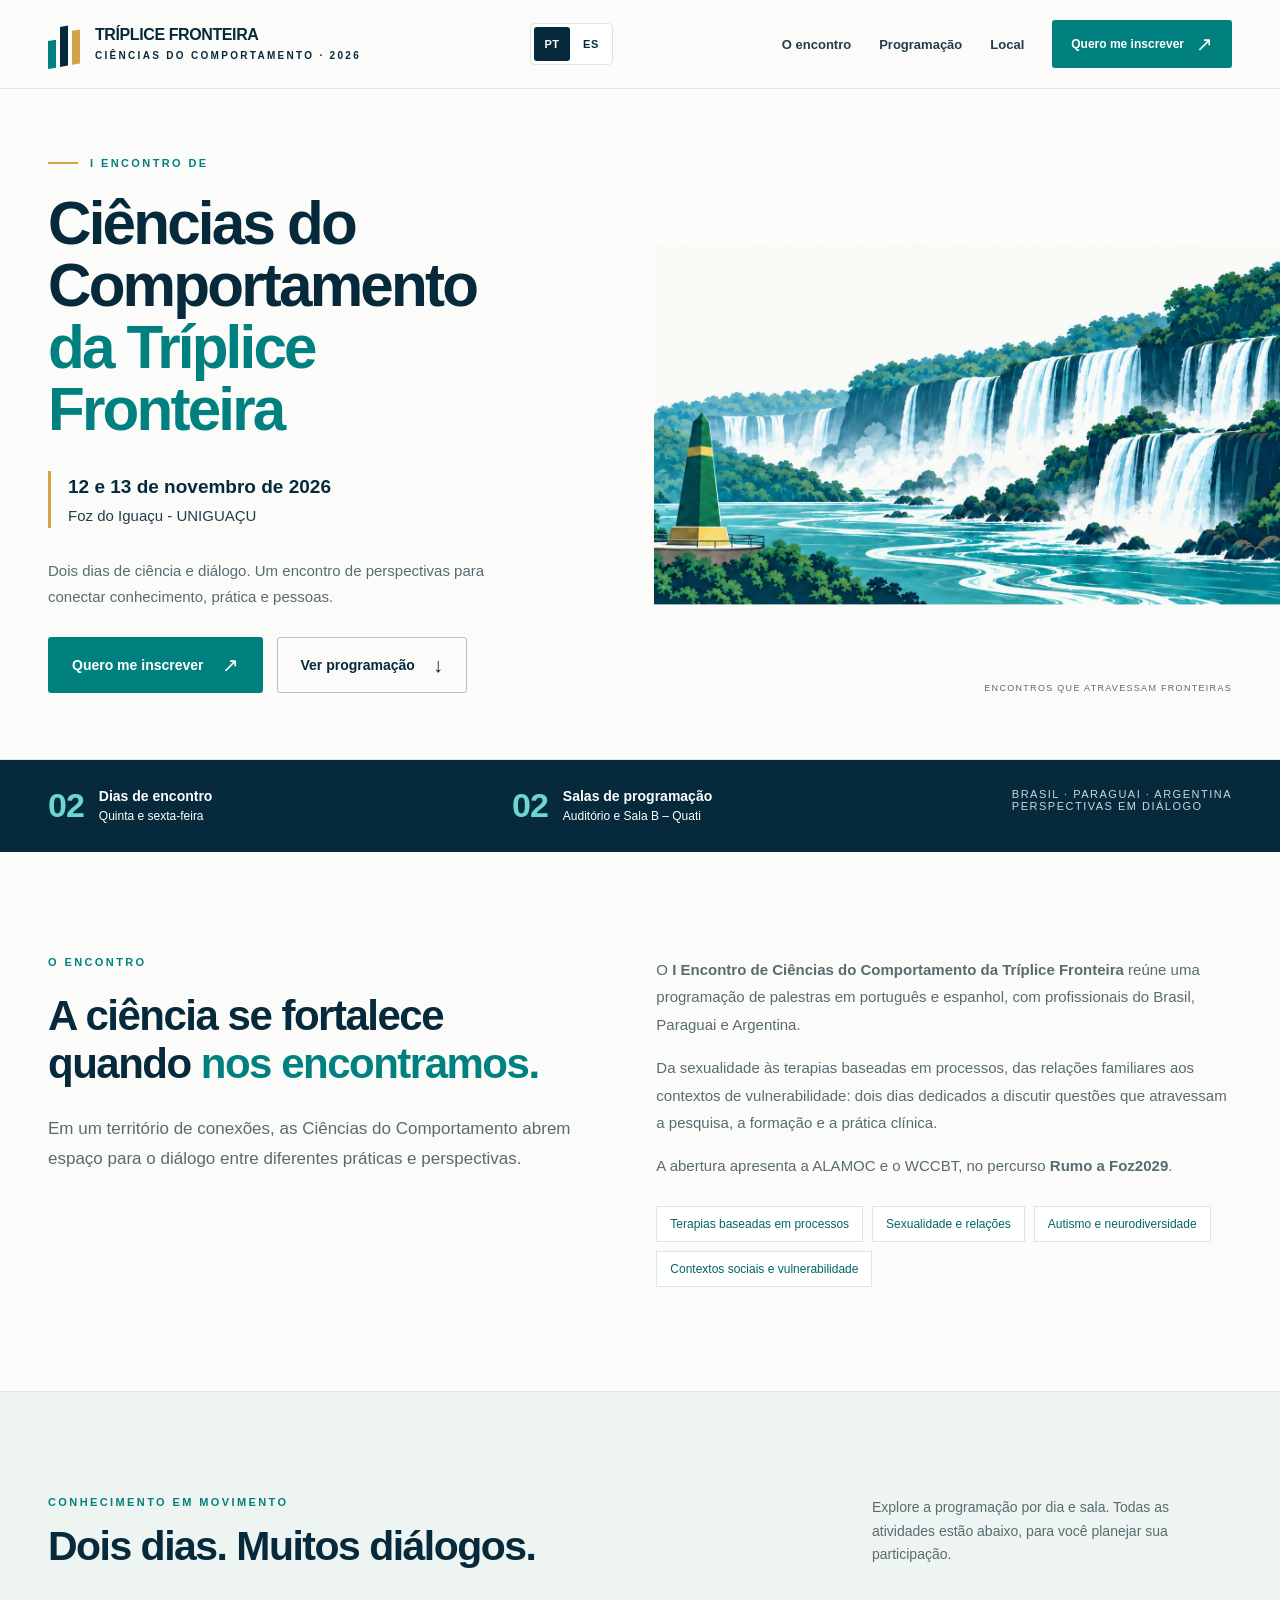
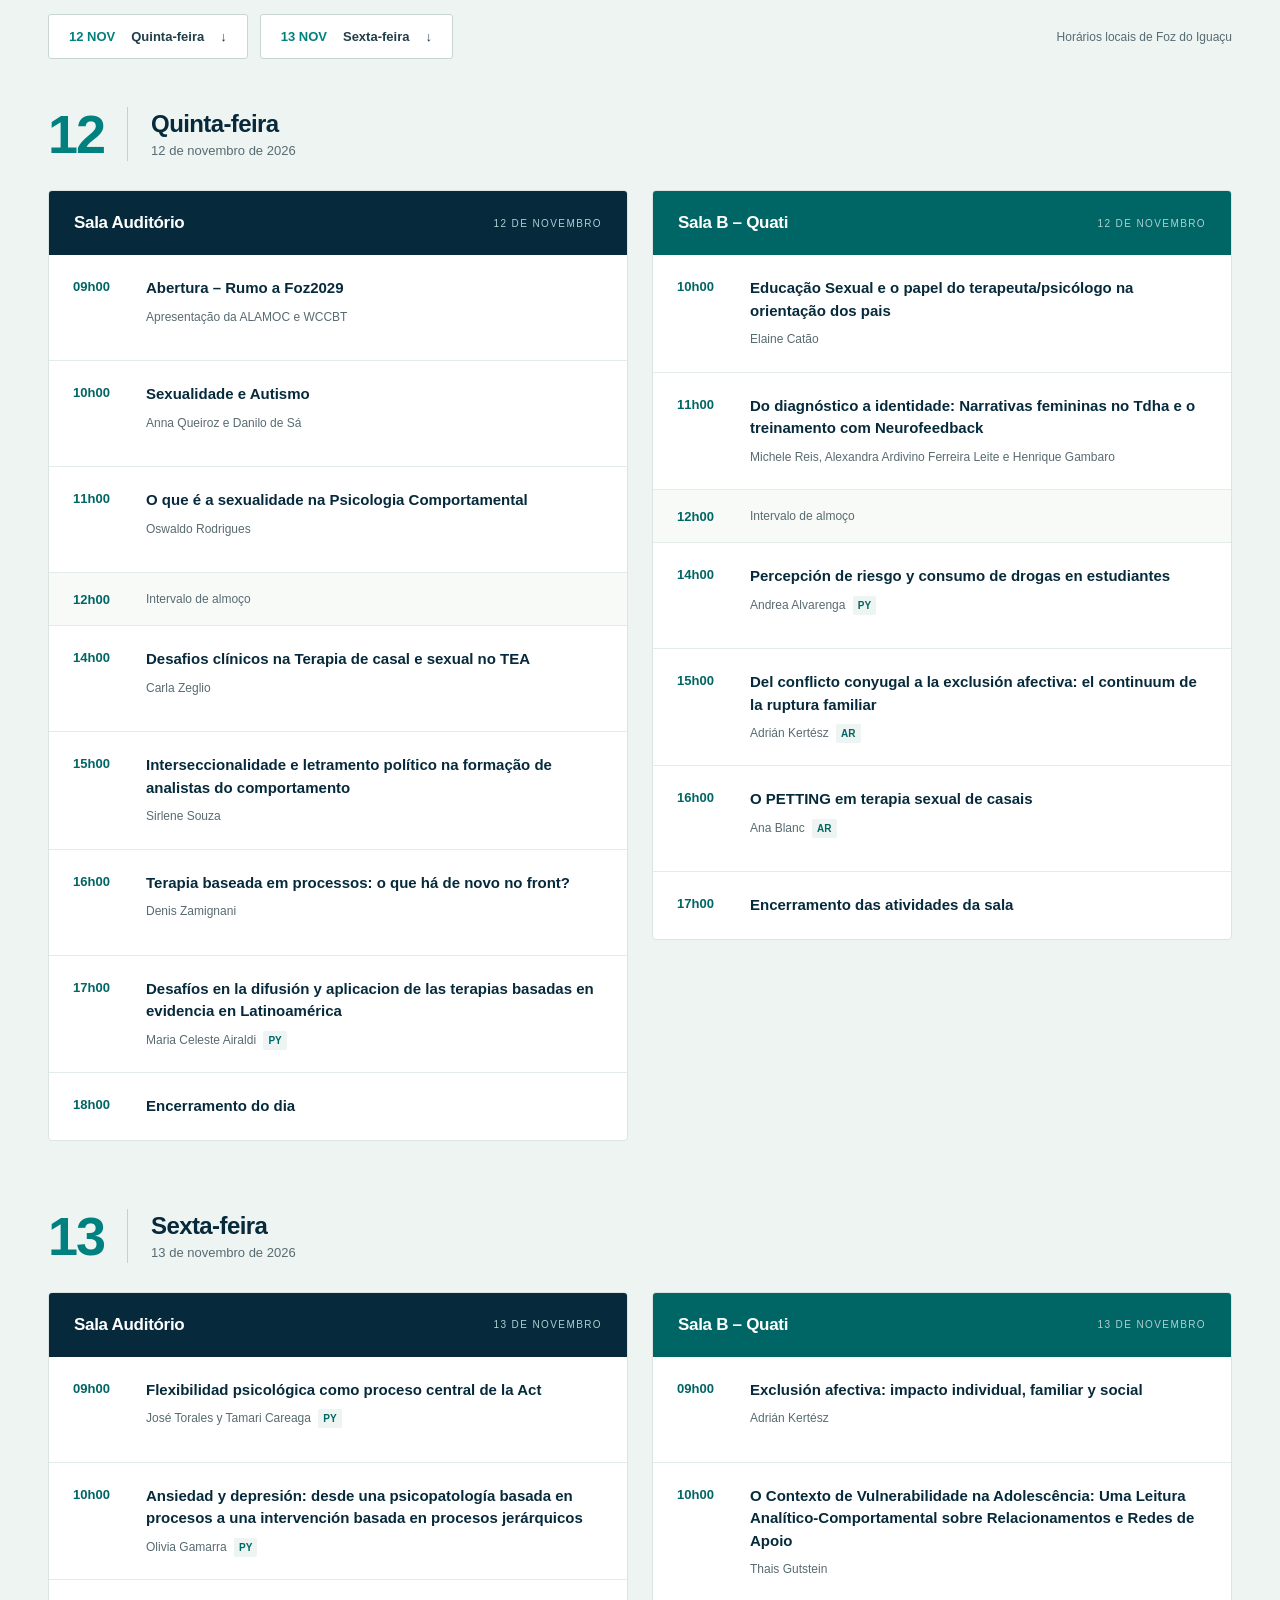
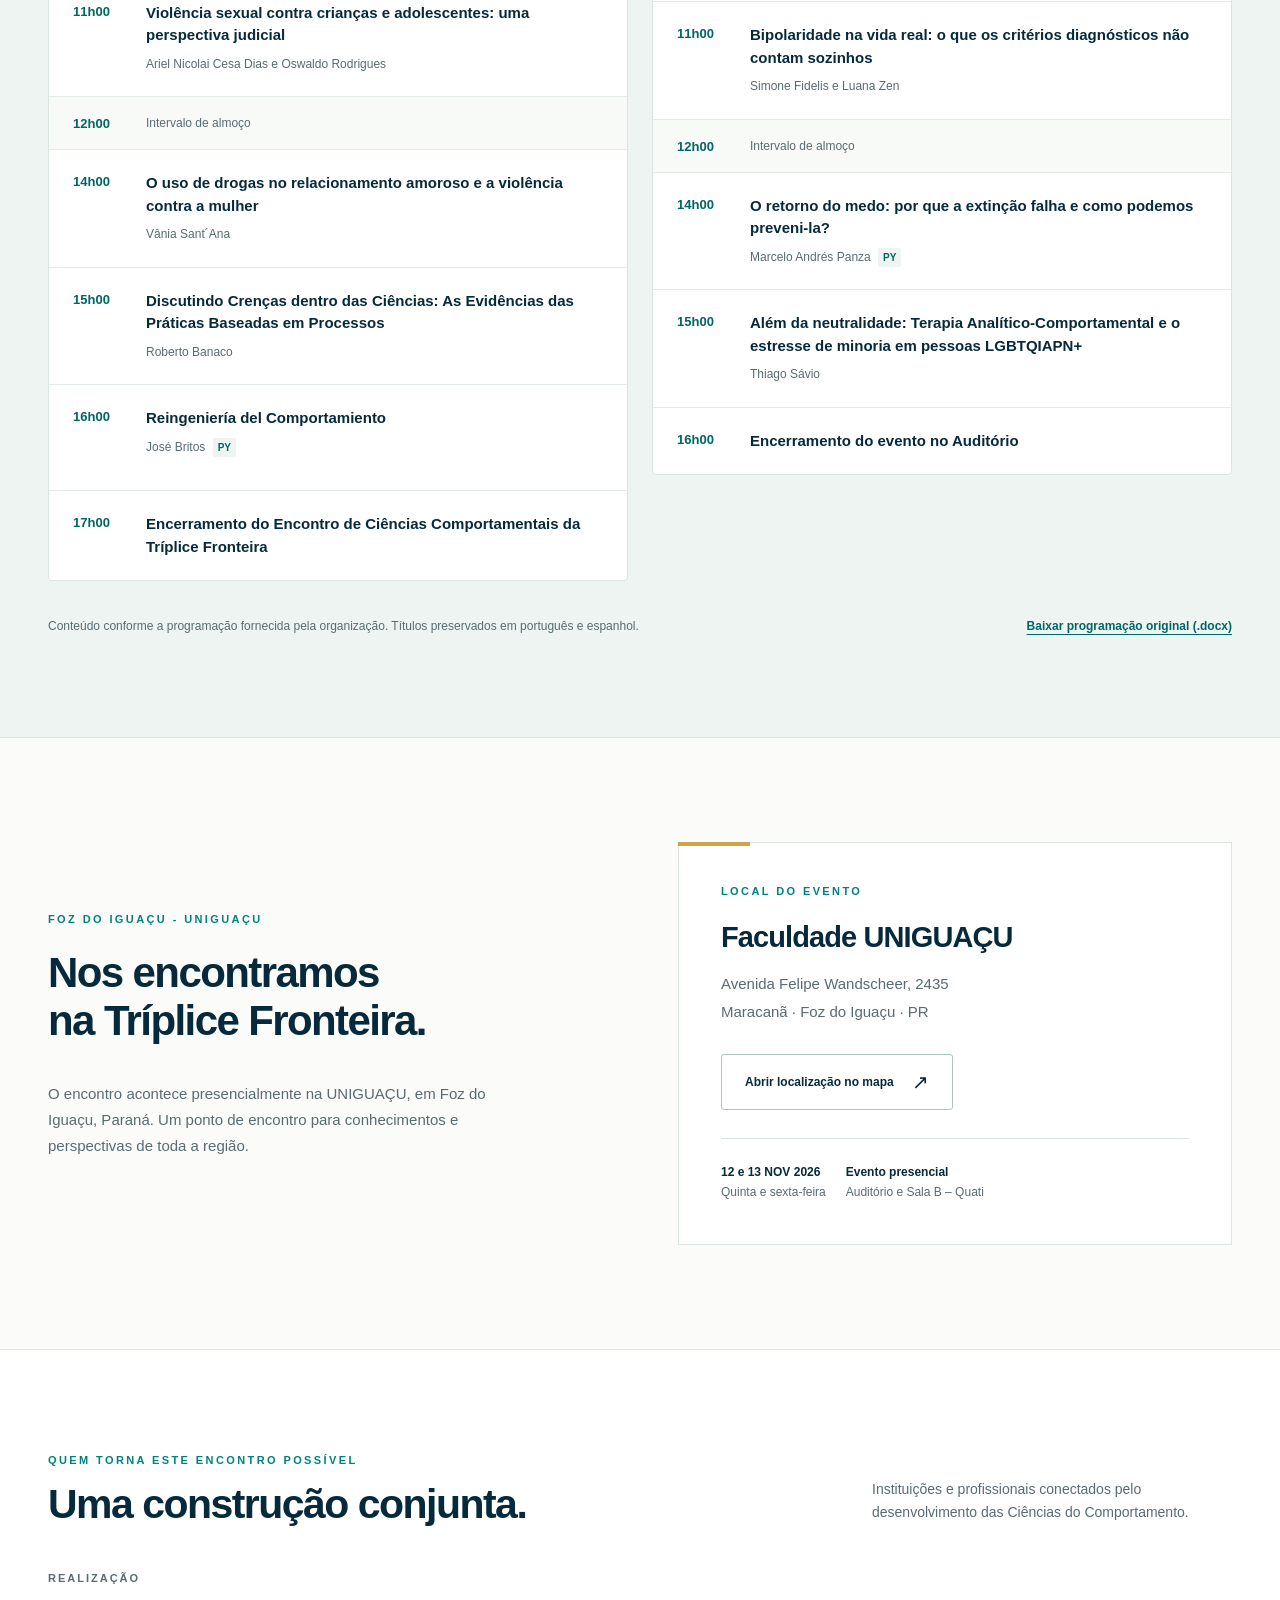
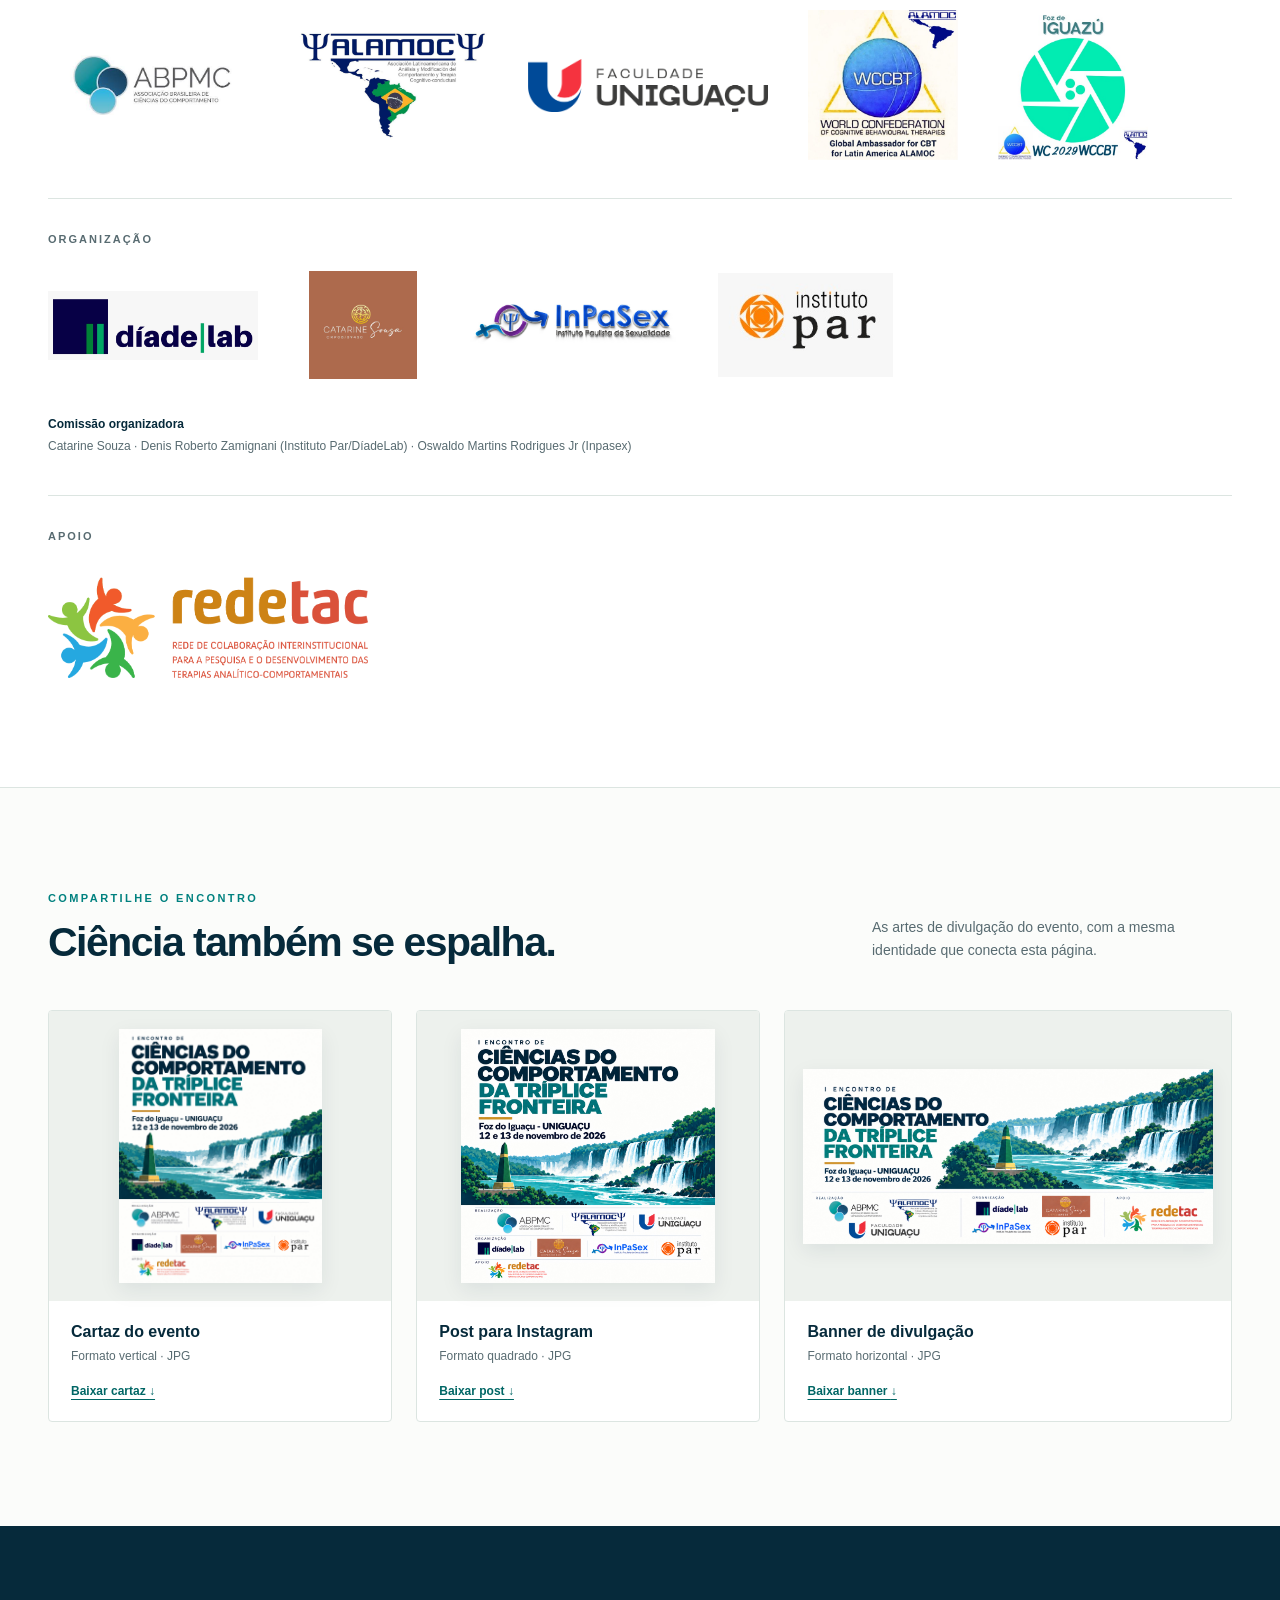
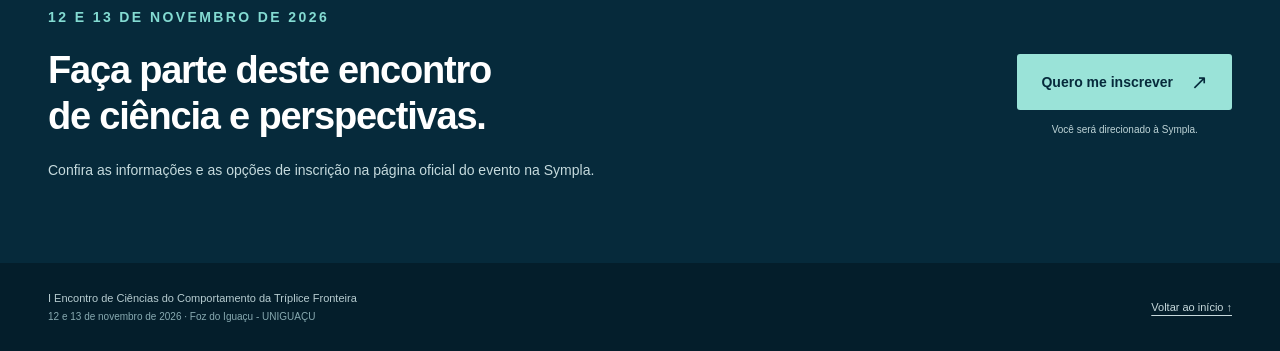
==== commit d05b633a: "Add complete Spanish site and PT/ES language selector Translate all page sections, schedule, accessi" ====
--- a/Website_Triplice_Fronteira_2026/public/index.html
+++ b/Website_Triplice_Fronteira_2026/public/index.html
@@ -15,6 +15,15 @@
   <meta name="twitter:card" content="summary">
   <meta name="twitter:title" content="Encontro Tríplice Fronteira 2026">
   <meta name="twitter:description" content="12 e 13 de novembro de 2026, Foz do Iguaçu - UNIGUAÇU. Confira a programação e participe.">
+  <link rel="canonical" href="https://dzamig.github.io/EncontroCCTF2026/">
+  <link rel="alternate" hreflang="pt-BR" href="https://dzamig.github.io/EncontroCCTF2026/">
+  <link rel="alternate" hreflang="es" href="https://dzamig.github.io/EncontroCCTF2026/es.html">
+  <link rel="alternate" hreflang="x-default" href="https://dzamig.github.io/EncontroCCTF2026/">
+  <meta property="og:url" content="https://dzamig.github.io/EncontroCCTF2026/">
+  <meta property="og:locale:alternate" content="es_ES">
+  <meta property="og:image" content="https://dzamig.github.io/EncontroCCTF2026/Website_Triplice_Fronteira_2026/public/assets/paisagem-foz.jpg">
+  <meta property="og:image:alt" content="Marco das Três Fronteiras e Cataratas do Iguaçu">
+  <meta name="twitter:image" content="https://dzamig.github.io/EncontroCCTF2026/Website_Triplice_Fronteira_2026/public/assets/paisagem-foz.jpg">
   <link rel="icon" type="image/webp" href="assets/uniguacu.webp">
   <link rel="stylesheet" href="styles.css">
   <link rel="preload" as="image" href="assets/paisagem-foz.jpg">
@@ -28,6 +37,10 @@
         <span class="brand-symbol" aria-hidden="true"><i></i><i></i><i></i></span>
         <span class="brand-title">TRÍPLICE FRONTEIRA<small>CIÊNCIAS DO COMPORTAMENTO · 2026</small></span>
       </a>
+      <nav class="language-switch" aria-label="Selecionar idioma">
+        <a href="index.html" lang="pt-BR" hreflang="pt-BR" aria-label="Português" title="Português" aria-current="page">PT</a>
+        <a href="es.html" lang="es" hreflang="es" aria-label="Español" title="Español">ES</a>
+      </nav>
       <button class="menu-toggle" type="button" aria-controls="navegacao" aria-expanded="false" hidden>Menu</button>
       <nav class="navigation" id="navegacao" aria-label="Navegação principal">
         <a class="nav-link" href="#sobre">O encontro</a>
@@ -154,7 +167,16 @@
     <section class="section institutions" id="instituicoes" aria-labelledby="titulo-instituicoes">
       <div class="wrap">
         <div class="section-heading"><div><p class="eyebrow">Quem torna este encontro possível</p><h2 id="titulo-instituicoes">Uma construção conjunta.</h2></div><p>Instituições e profissionais conectados pelo desenvolvimento das Ciências do Comportamento.</p></div>
-        <div class="institution-group"><h3 class="institution-label">Realização</h3><div class="logo-row"><figure class="logo-cell"><img src="assets/abpmc.jpg" alt="ABPMC" loading="lazy"></figure><figure class="logo-cell alamoc"><img src="assets/alamoc.jpg" alt="ALAMOC — Associação Latinoamericana de Análise e Modificação do Comportamento e Terapias Cognitivo-Comportamentais" loading="lazy"></figure><figure class="logo-cell uniguacu"><img src="assets/uniguacu.webp" alt="Faculdade UNIGUAÇU" loading="lazy"></figure></div></div>
+        <div class="institution-group">
+          <h3 class="institution-label">Realização</h3>
+          <div class="logo-row">
+            <figure class="logo-cell"><img src="assets/abpmc.jpg" alt="ABPMC" loading="lazy"></figure>
+            <figure class="logo-cell alamoc"><img src="assets/alamoc.jpg" alt="ALAMOC — Associação Latinoamericana de Análise e Modificação do Comportamento e Terapias Cognitivo-Comportamentais" loading="lazy"></figure>
+            <figure class="logo-cell uniguacu"><img src="assets/uniguacu.webp" alt="Faculdade UNIGUAÇU" loading="lazy"></figure>
+            <figure class="logo-cell congress"><img src="assets/2029a.jpeg" width="472" height="472" alt="WCCBT — World Confederation of Cognitive Behavioural Therapies; Global Ambassador for CBT for Latin America ALAMOC" loading="lazy"></figure>
+            <figure class="logo-cell congress"><img src="assets/2029b.jpeg" width="472" height="472" alt="WC 2029 WCCBT — Foz do Iguaçu" loading="lazy"></figure>
+          </div>
+        </div>
         <div class="institution-group"><h3 class="institution-label">Organização</h3><div class="logo-row organization-row"><figure class="logo-cell"><img src="assets/diade.jpg" alt="díadeLab" loading="lazy"></figure><figure class="logo-cell catarine"><img src="assets/catarine.jpeg" alt="Catarine Sousa" loading="lazy"></figure><figure class="logo-cell"><img src="assets/inpasex.jpg" alt="InPaSex — Instituto Paulista de Sexualidade" loading="lazy"></figure><figure class="logo-cell par"><img src="assets/instituto-par.jpeg" alt="Instituto Par" loading="lazy"></figure></div><p class="committee"><strong>Comissão organizadora</strong><br>Catarine Souza · Denis Roberto Zamignani (Instituto Par/DíadeLab) · Oswaldo Martins Rodrigues Jr (Inpasex)</p></div>
         <div class="institution-group"><h3 class="institution-label">Apoio</h3><div class="logo-row"><figure class="logo-cell redetac"><img src="assets/redetac.png" alt="RedeTAC — Rede de Colaboração Interinstitucional para a Pesquisa e o Desenvolvimento das Terapias Analítico-Comportamentais" loading="lazy"></figure></div></div>
       </div>
--- a/Website_Triplice_Fronteira_2026/public/styles.css
+++ b/Website_Triplice_Fronteira_2026/public/styles.css
@@ -778,6 +778,12 @@
   width:240px
 }
 
+.logo-cell.congress {
+  width:150px;
+  height:150px;
+  max-width:calc(50% - 11px)
+}
+
 .organization-row .logo-cell {
   width:210px;
   height:108px
@@ -1457,3 +1463,70 @@
     display:none
   }
 }
+
+/* Seletor de idioma: navegação nativa entre páginas completas. */
+.language-switch {
+  display:flex;
+  flex-shrink:0;
+  align-items:center;
+  gap:3px;
+  padding:3px;
+  border:1px solid var(--line);
+  border-radius:5px;
+  background:#fff
+}
+.language-switch a {
+  display:flex;
+  align-items:center;
+  justify-content:center;
+  min-width:36px;
+  min-height:34px;
+  padding:6px 8px;
+  font-size:11px;
+  font-weight:700;
+  letter-spacing:.5px;
+  border-radius:3px;
+  text-decoration:none;
+  color:var(--navy)
+}
+.language-switch a:hover {
+  background:var(--pale)
+}
+.language-switch a[aria-current="page"] {
+  background:var(--navy);
+  color:#fff
+}
+@media(min-width:881px) and (max-width:1150px) {
+  .header-inner { gap:14px }
+  .navigation { gap:16px }
+  .brand-title small { letter-spacing:1.2px }
+  .navigation .button.small { padding-inline:12px }
+}
+@media(max-width:880px) {
+  .header-inner {
+    height:auto;
+    min-height:88px;
+    display:grid;
+    grid-template-columns:1fr auto auto;
+    gap:12px;
+    padding-block:14px
+  }
+  .language-switch { justify-self:end }
+  .menu-toggle { justify-self:end }
+  .navigation { grid-column:1 / -1 }
+}
+@media(max-width:600px) {
+  .header-inner {
+    grid-template-columns:1fr auto;
+    gap:10px 14px;
+    padding-block:12px
+  }
+  .wordmark { grid-column:1 / -1 }
+  .language-switch { justify-self:start }
+  .menu-toggle { grid-column:2; grid-row:2 }
+  .menu-enabled .navigation { top:124px }
+  html { scroll-padding-top:145px }
+}
+@media print {
+  .language-switch { display:none }
+}
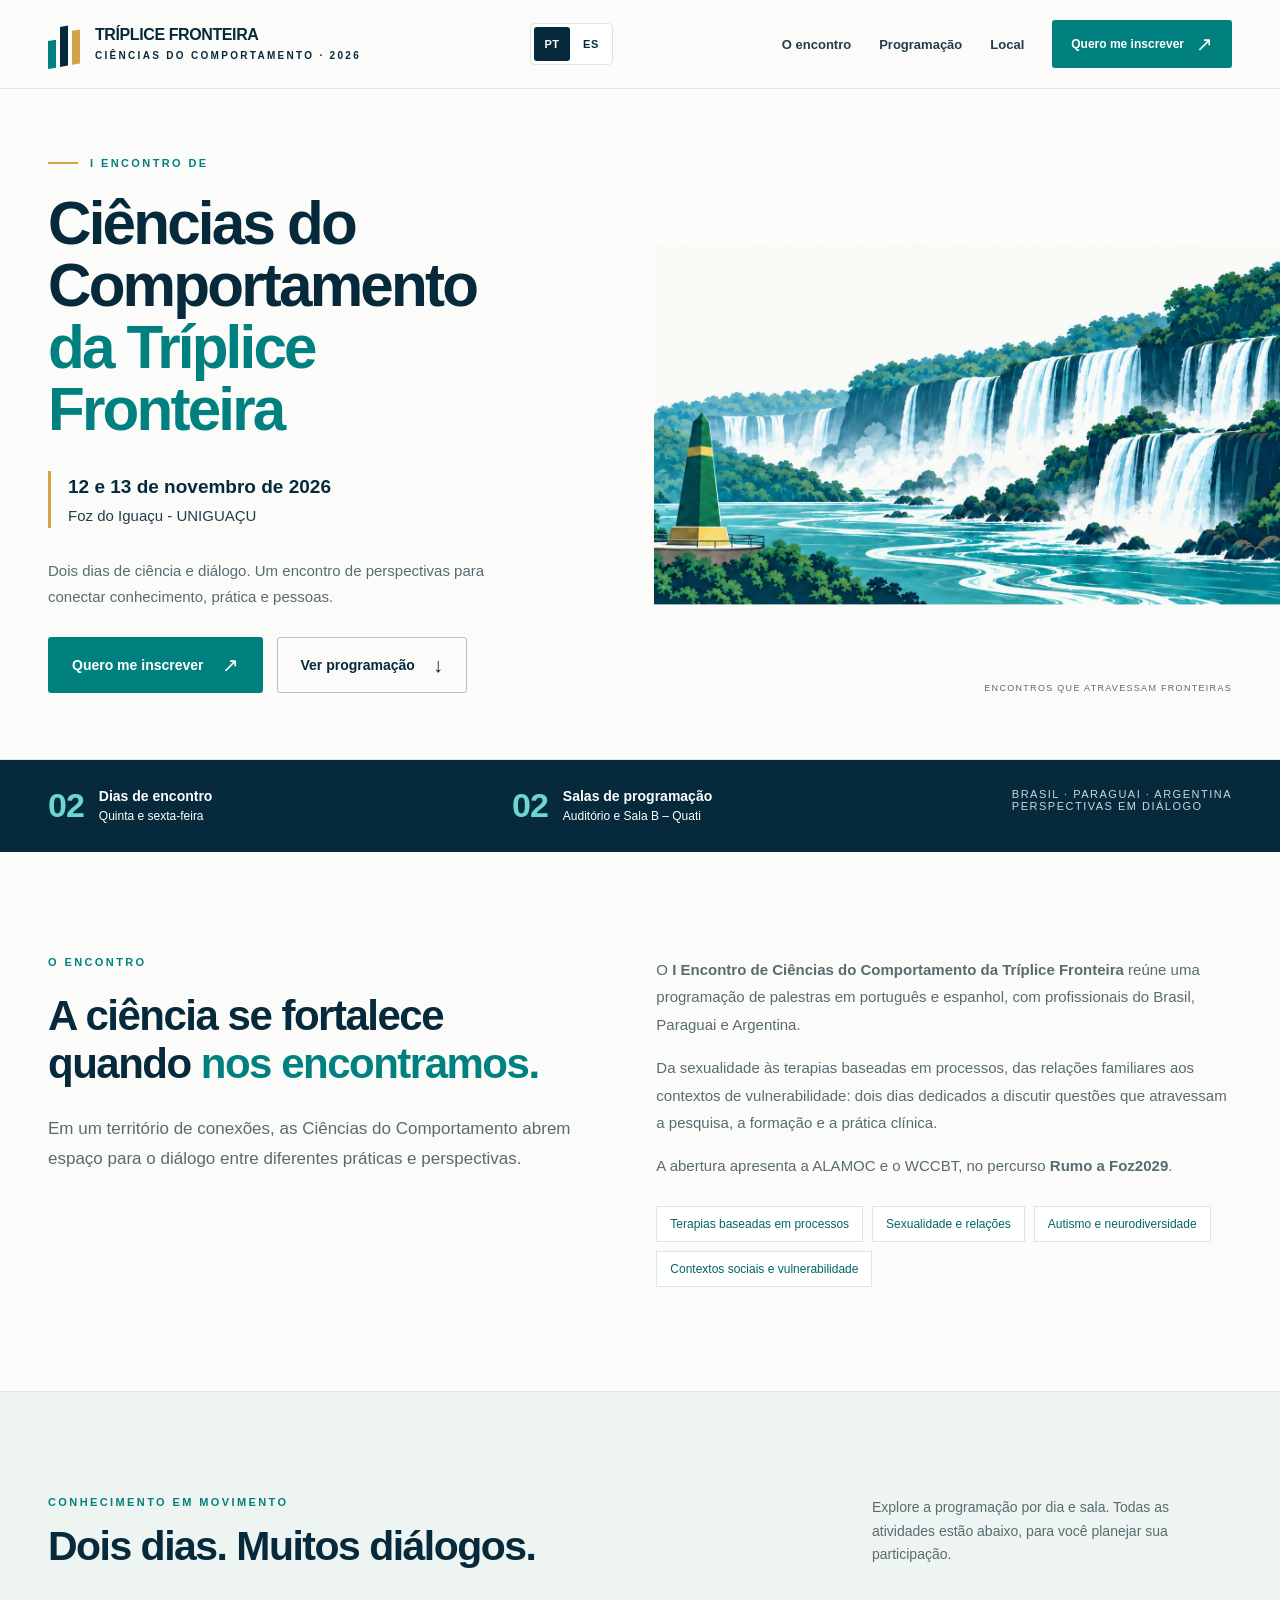
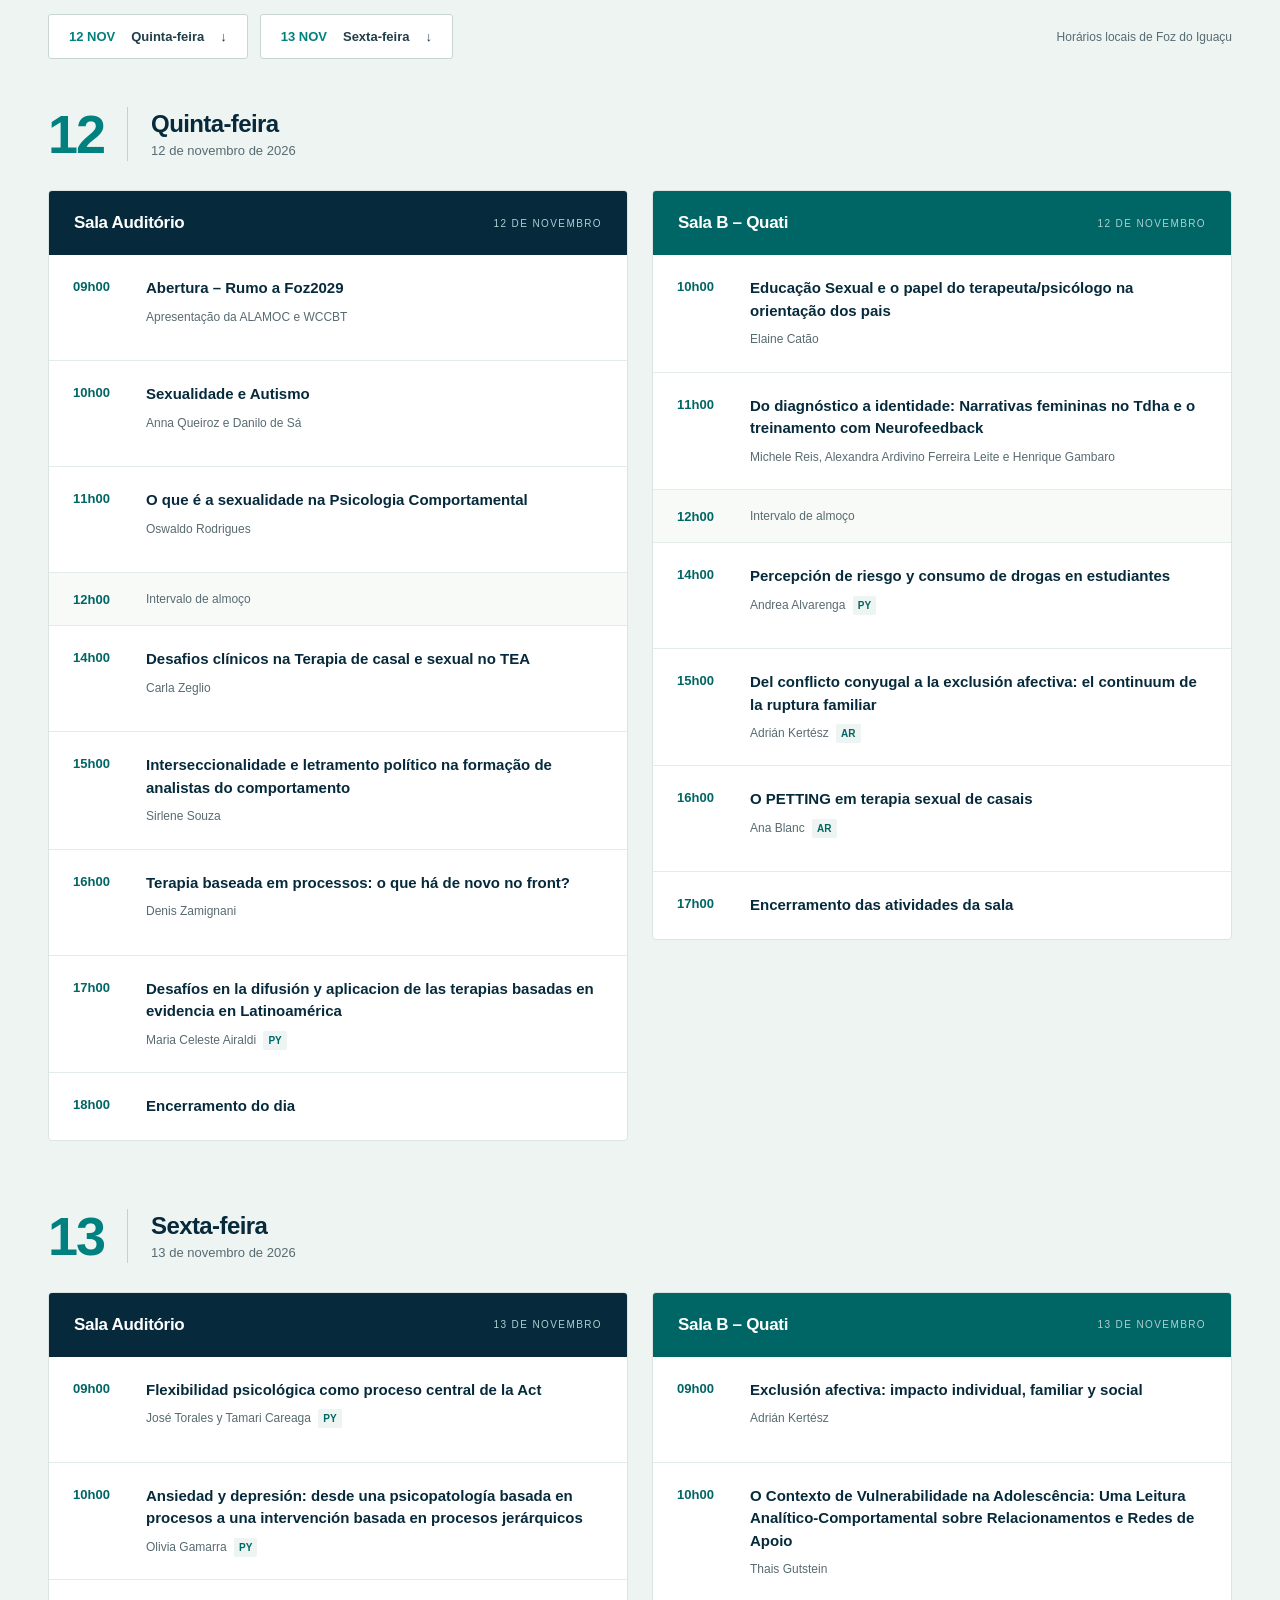
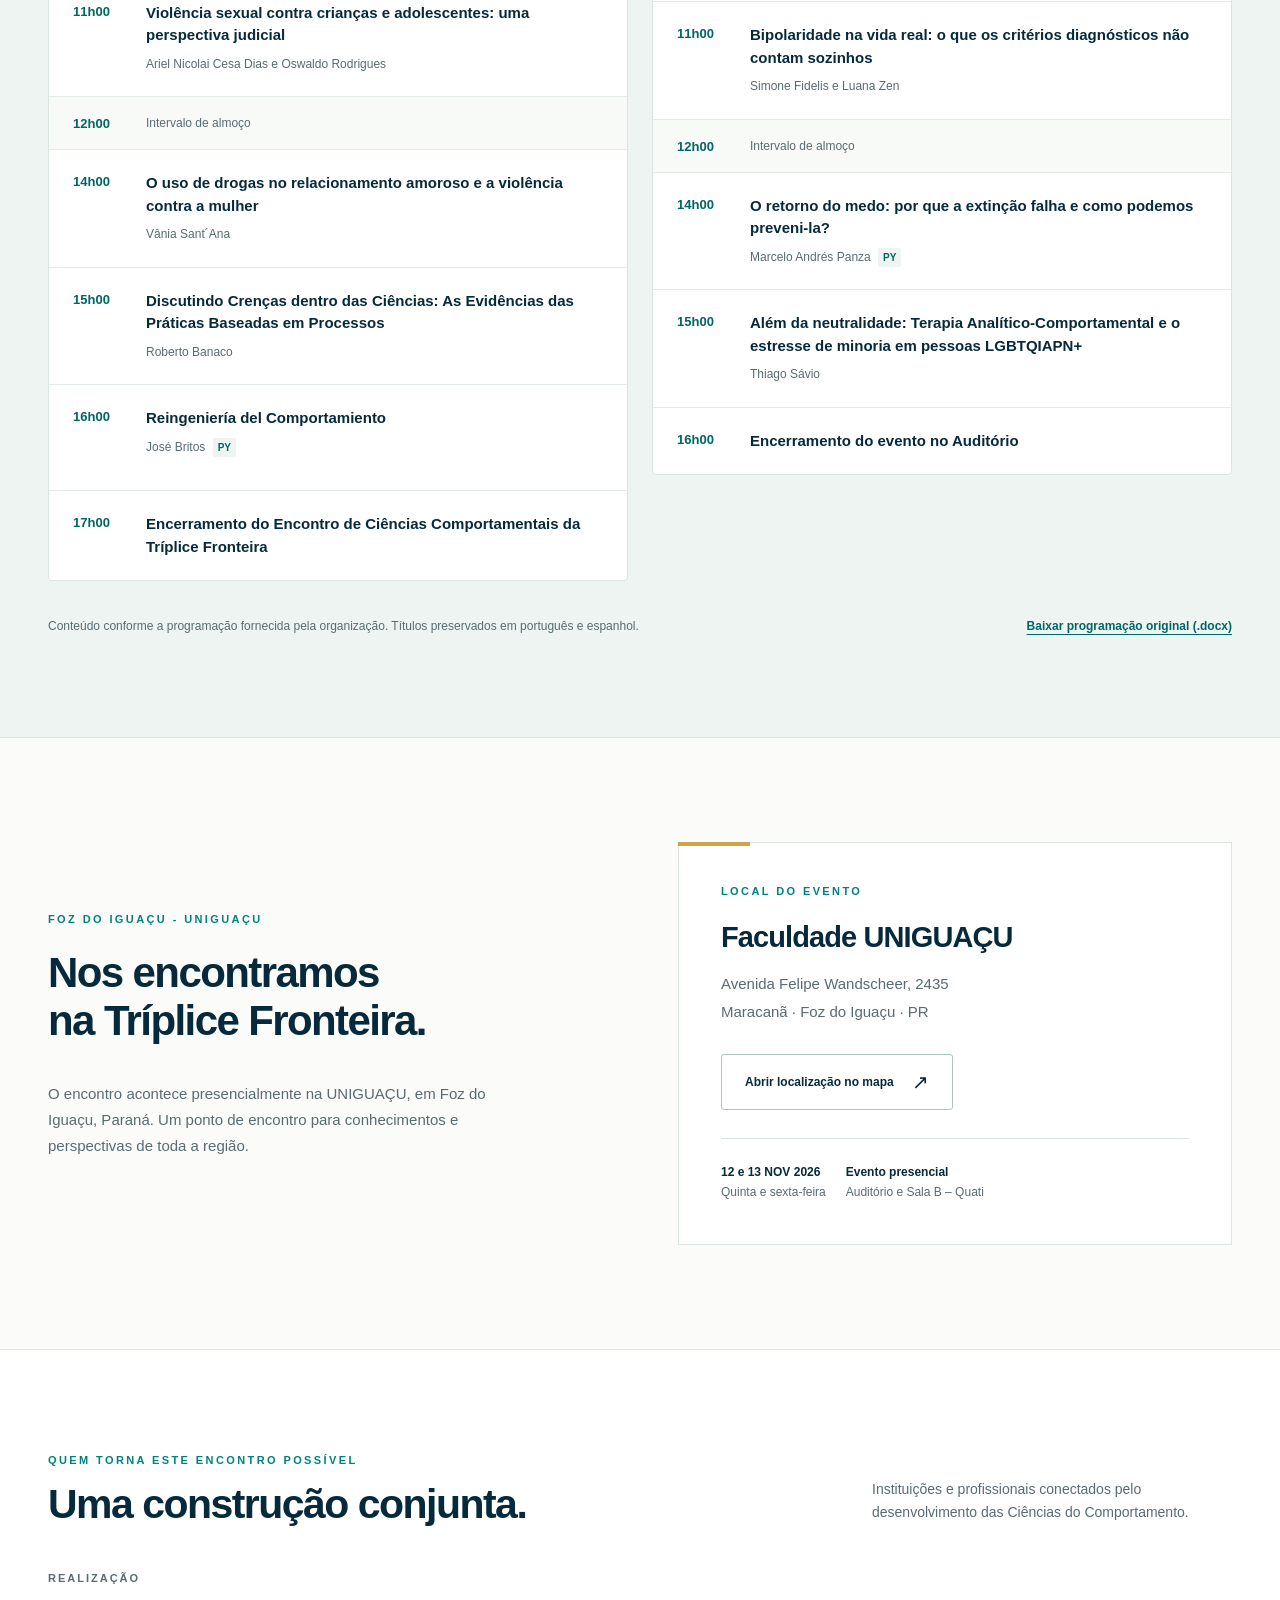
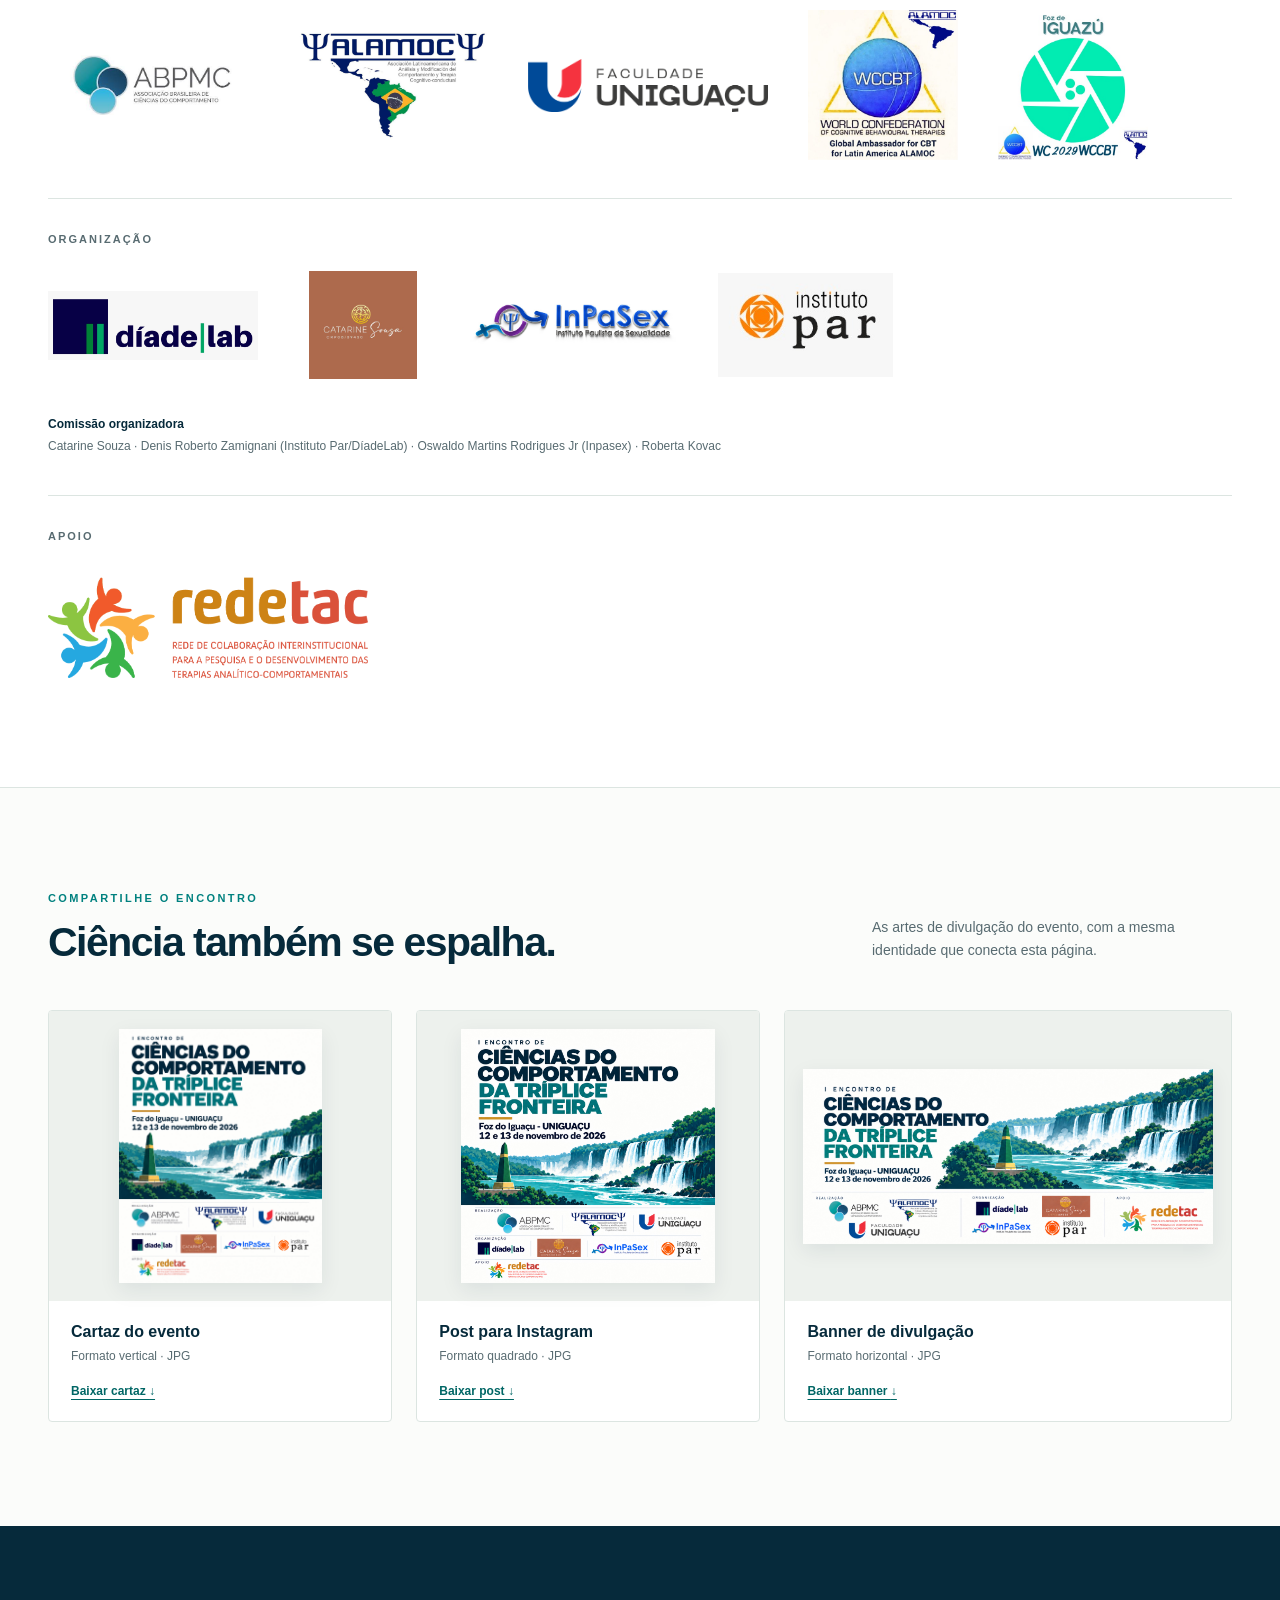
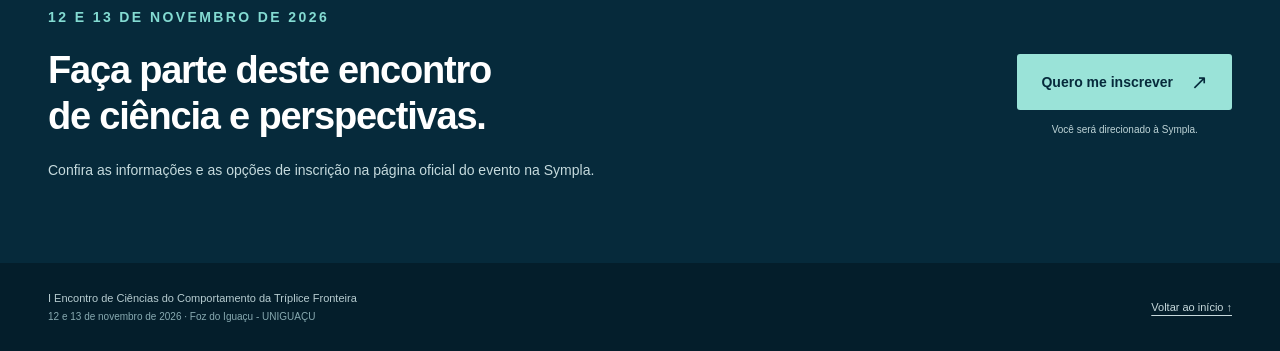
==== commit 511236e2: "Sync Roberta Kovac committee addition in alternate PT/ES pages Only append Roberta Kovac to the exis" ====
--- a/Website_Triplice_Fronteira_2026/public/index.html
+++ b/Website_Triplice_Fronteira_2026/public/index.html
@@ -177,7 +177,7 @@
             <figure class="logo-cell congress"><img src="assets/2029b.jpeg" width="472" height="472" alt="WC 2029 WCCBT — Foz do Iguaçu" loading="lazy"></figure>
           </div>
         </div>
-        <div class="institution-group"><h3 class="institution-label">Organização</h3><div class="logo-row organization-row"><figure class="logo-cell"><img src="assets/diade.jpg" alt="díadeLab" loading="lazy"></figure><figure class="logo-cell catarine"><img src="assets/catarine.jpeg" alt="Catarine Sousa" loading="lazy"></figure><figure class="logo-cell"><img src="assets/inpasex.jpg" alt="InPaSex — Instituto Paulista de Sexualidade" loading="lazy"></figure><figure class="logo-cell par"><img src="assets/instituto-par.jpeg" alt="Instituto Par" loading="lazy"></figure></div><p class="committee"><strong>Comissão organizadora</strong><br>Catarine Souza · Denis Roberto Zamignani (Instituto Par/DíadeLab) · Oswaldo Martins Rodrigues Jr (Inpasex)</p></div>
+        <div class="institution-group"><h3 class="institution-label">Organização</h3><div class="logo-row organization-row"><figure class="logo-cell"><img src="assets/diade.jpg" alt="díadeLab" loading="lazy"></figure><figure class="logo-cell catarine"><img src="assets/catarine.jpeg" alt="Catarine Sousa" loading="lazy"></figure><figure class="logo-cell"><img src="assets/inpasex.jpg" alt="InPaSex — Instituto Paulista de Sexualidade" loading="lazy"></figure><figure class="logo-cell par"><img src="assets/instituto-par.jpeg" alt="Instituto Par" loading="lazy"></figure></div><p class="committee"><strong>Comissão organizadora</strong><br>Catarine Souza · Denis Roberto Zamignani (Instituto Par/DíadeLab) · Oswaldo Martins Rodrigues Jr (Inpasex) · Roberta Kovac</p></div>
         <div class="institution-group"><h3 class="institution-label">Apoio</h3><div class="logo-row"><figure class="logo-cell redetac"><img src="assets/redetac.png" alt="RedeTAC — Rede de Colaboração Interinstitucional para a Pesquisa e o Desenvolvimento das Terapias Analítico-Comportamentais" loading="lazy"></figure></div></div>
       </div>
     </section>
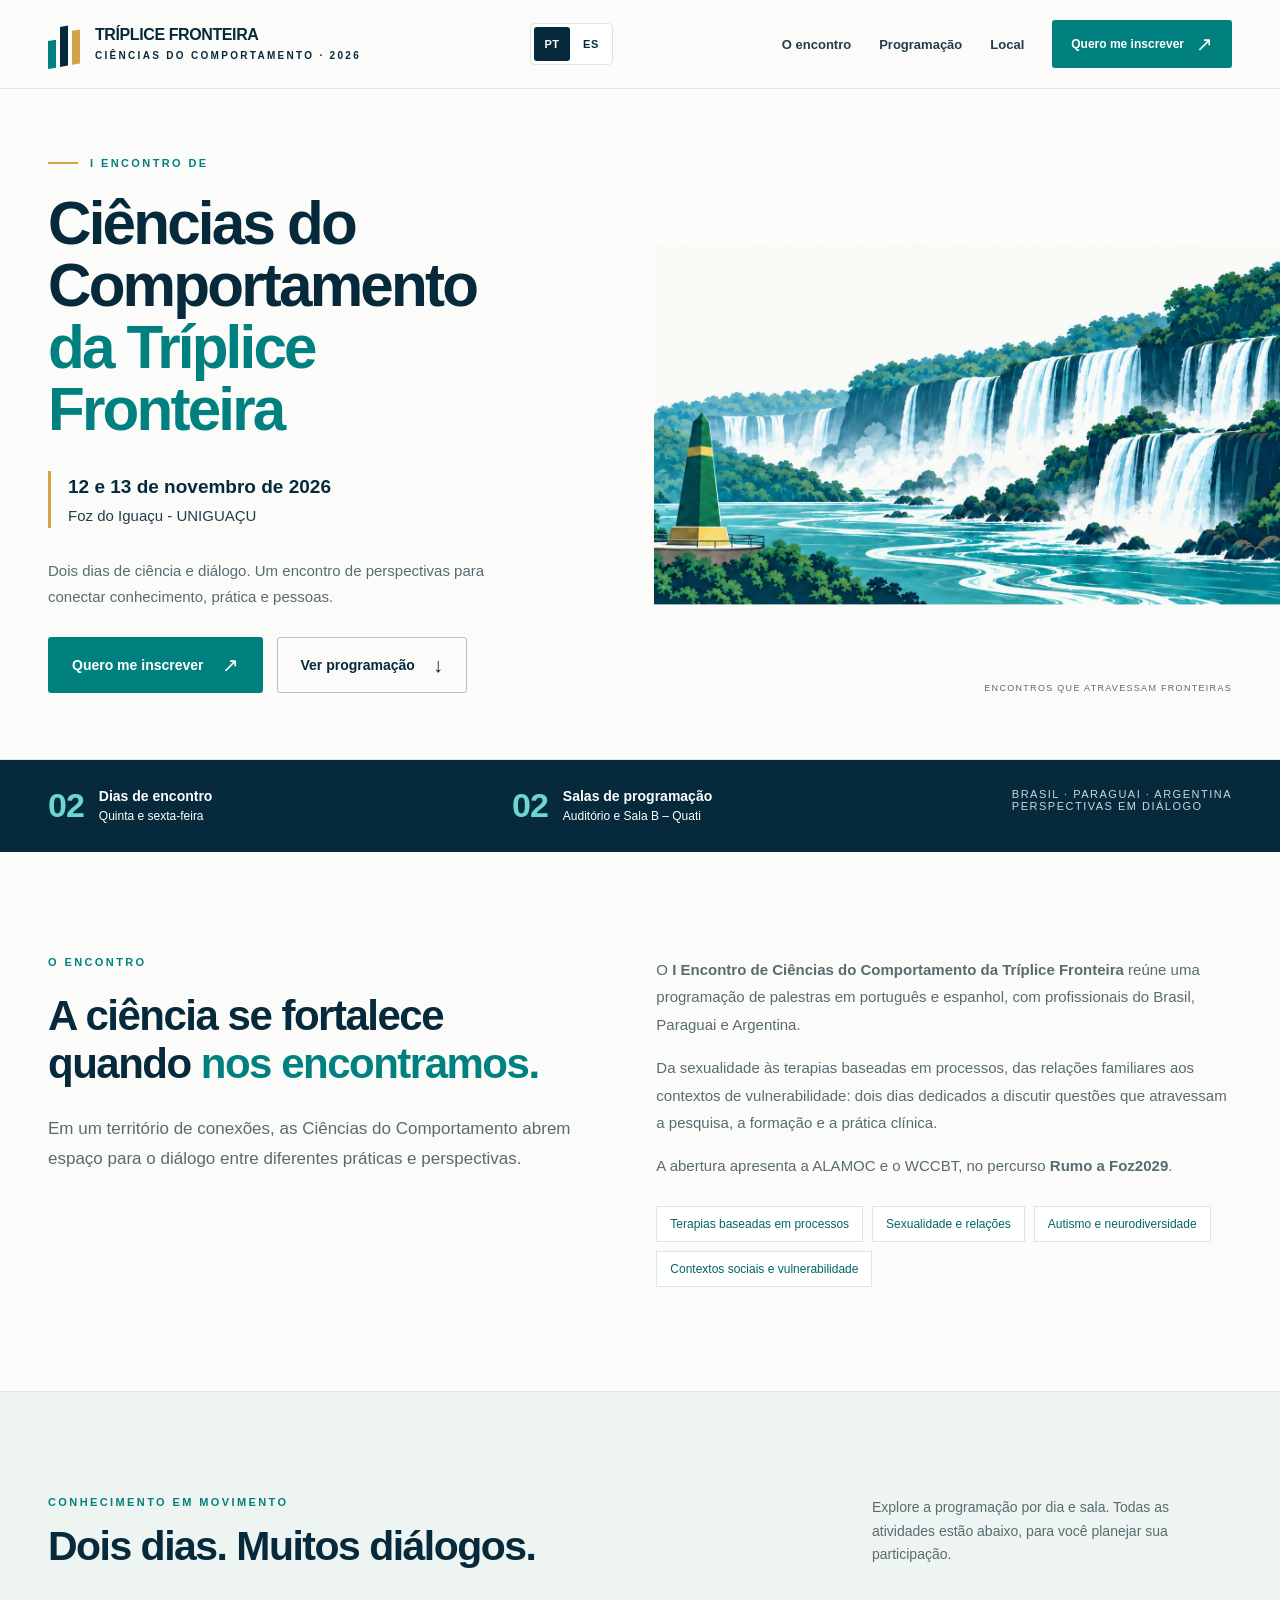
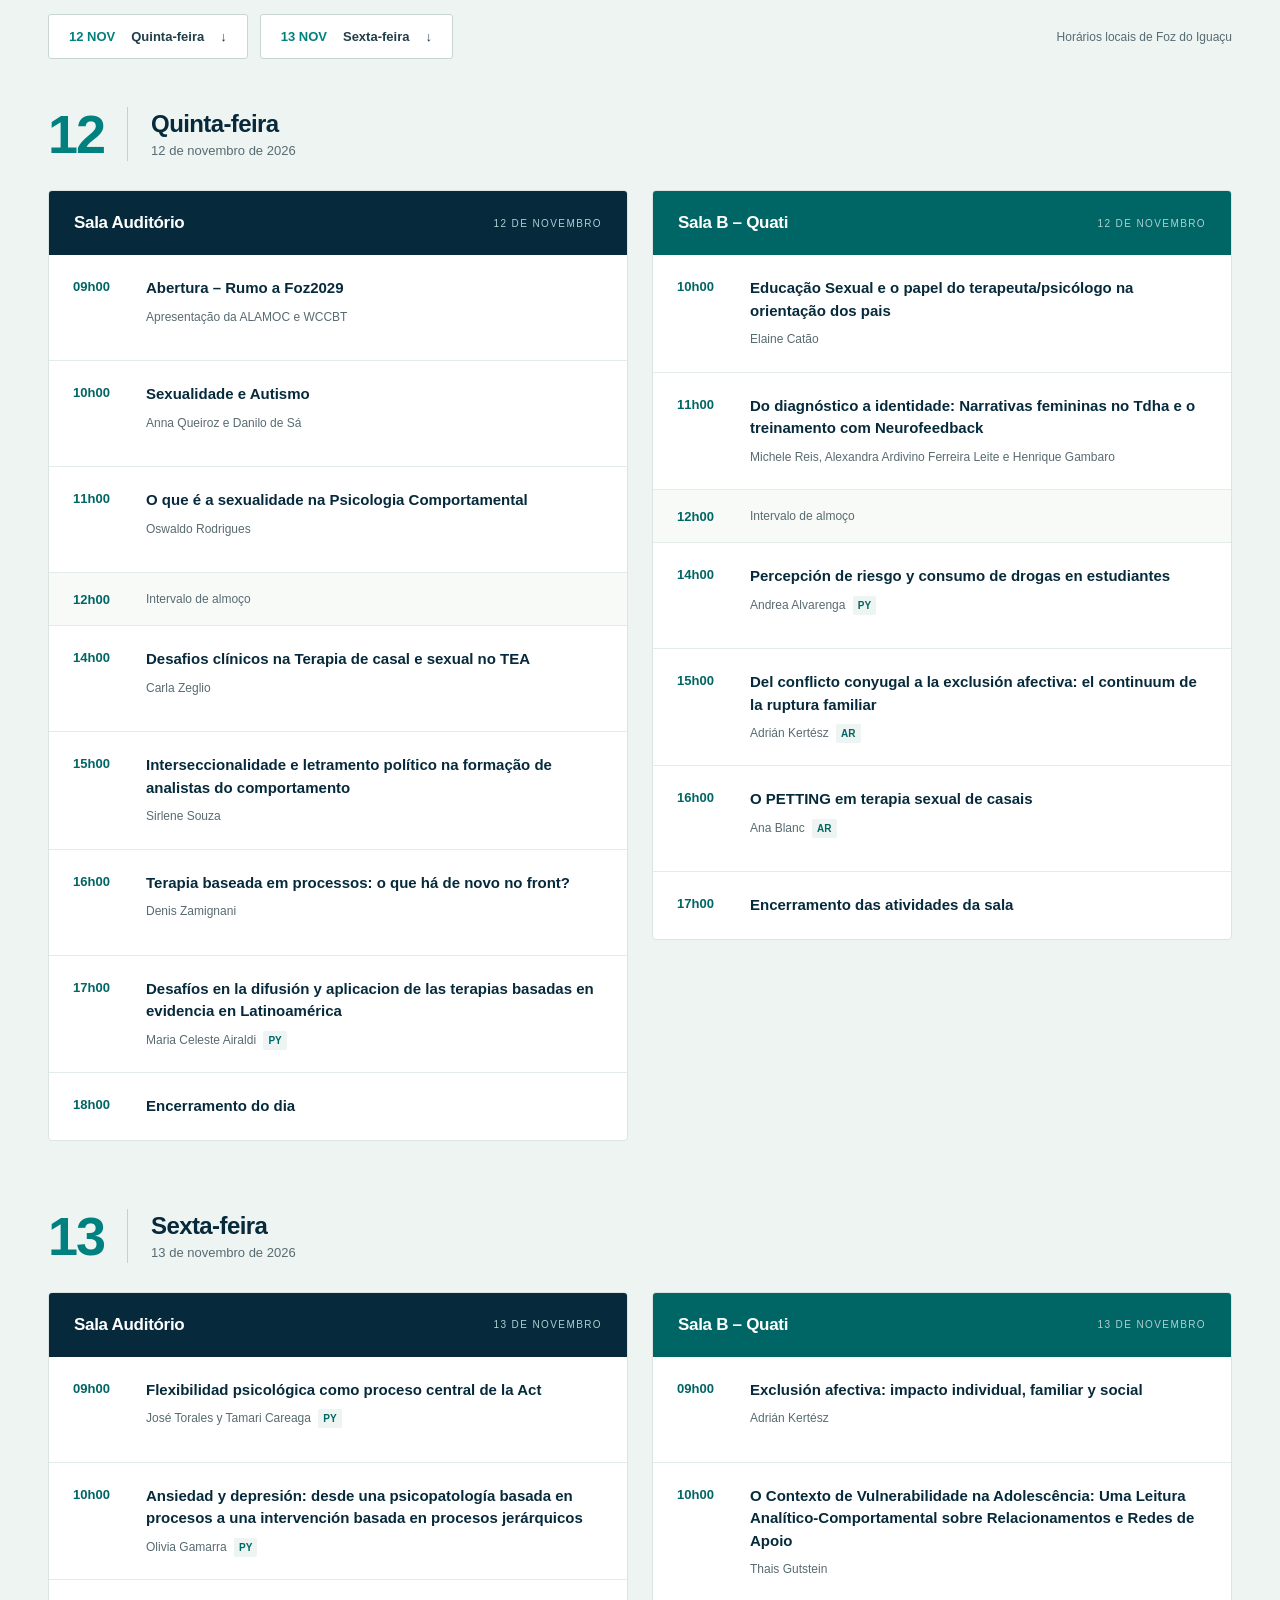
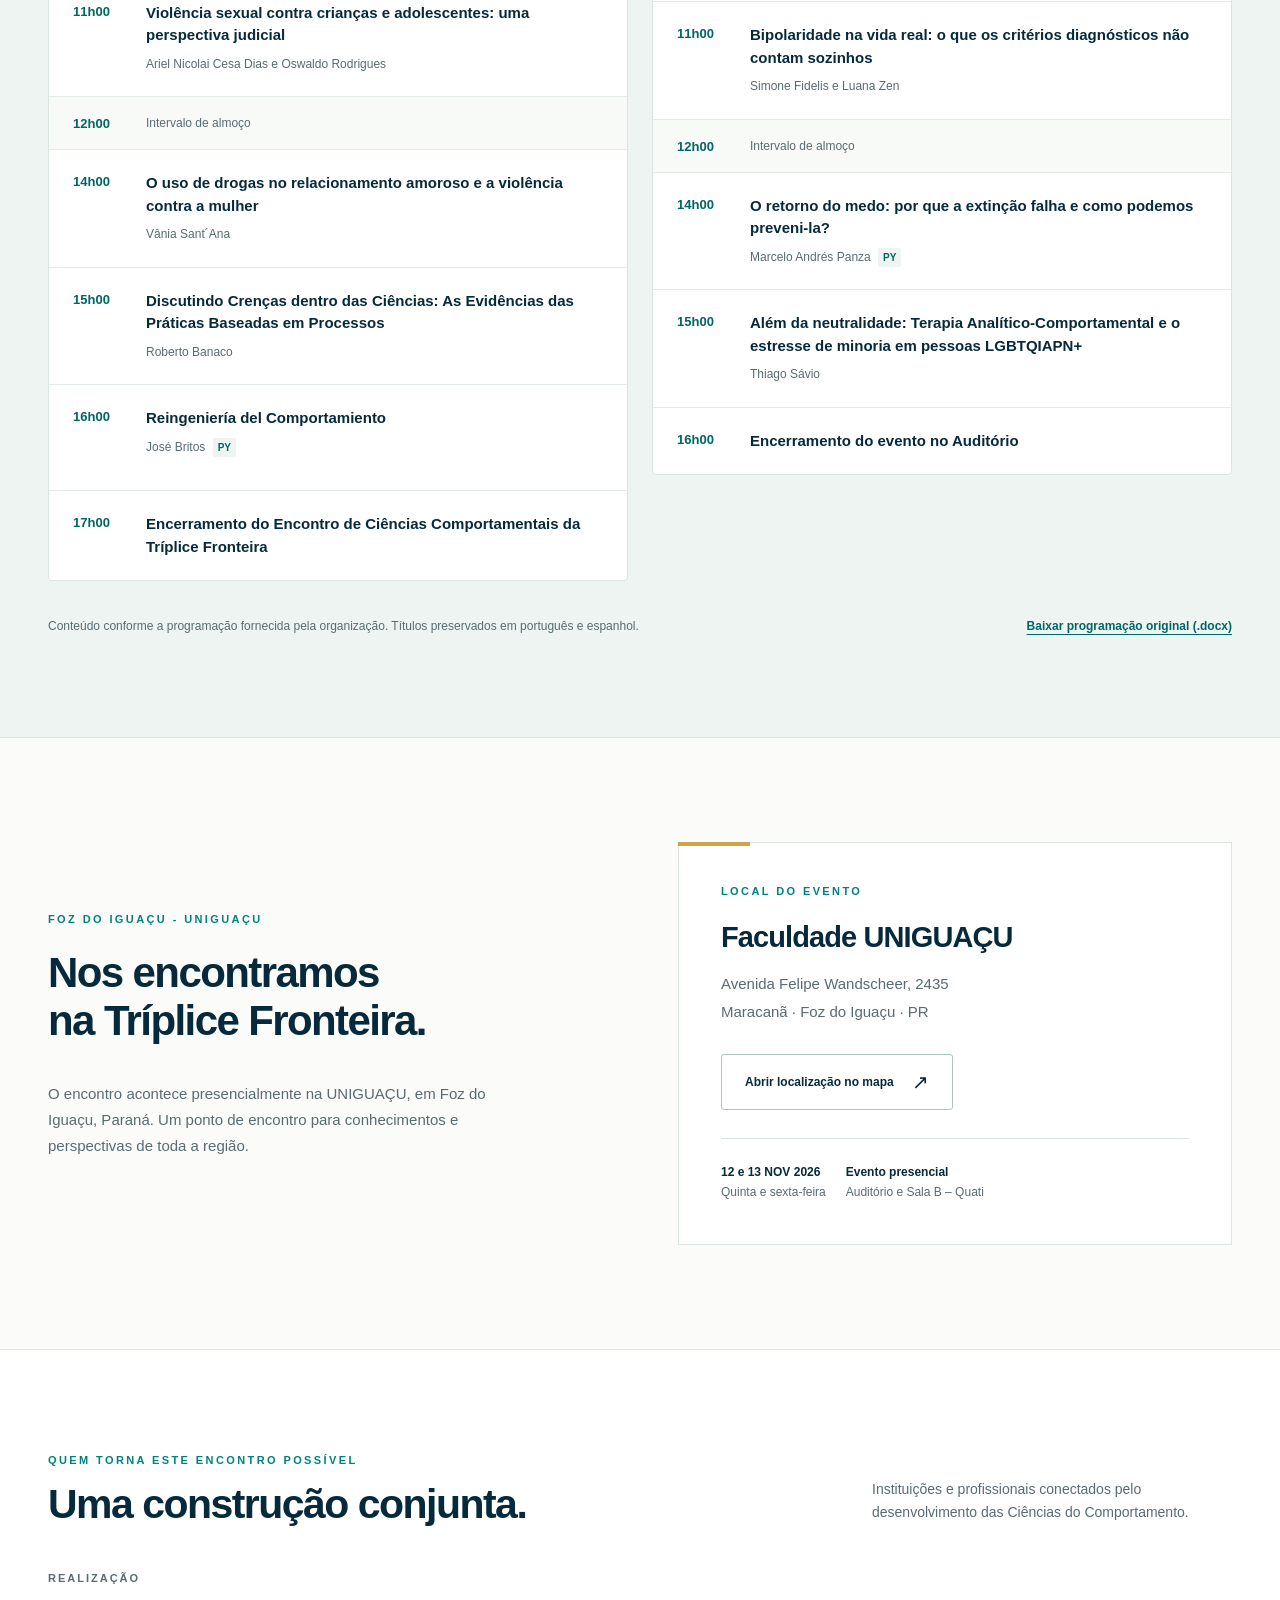
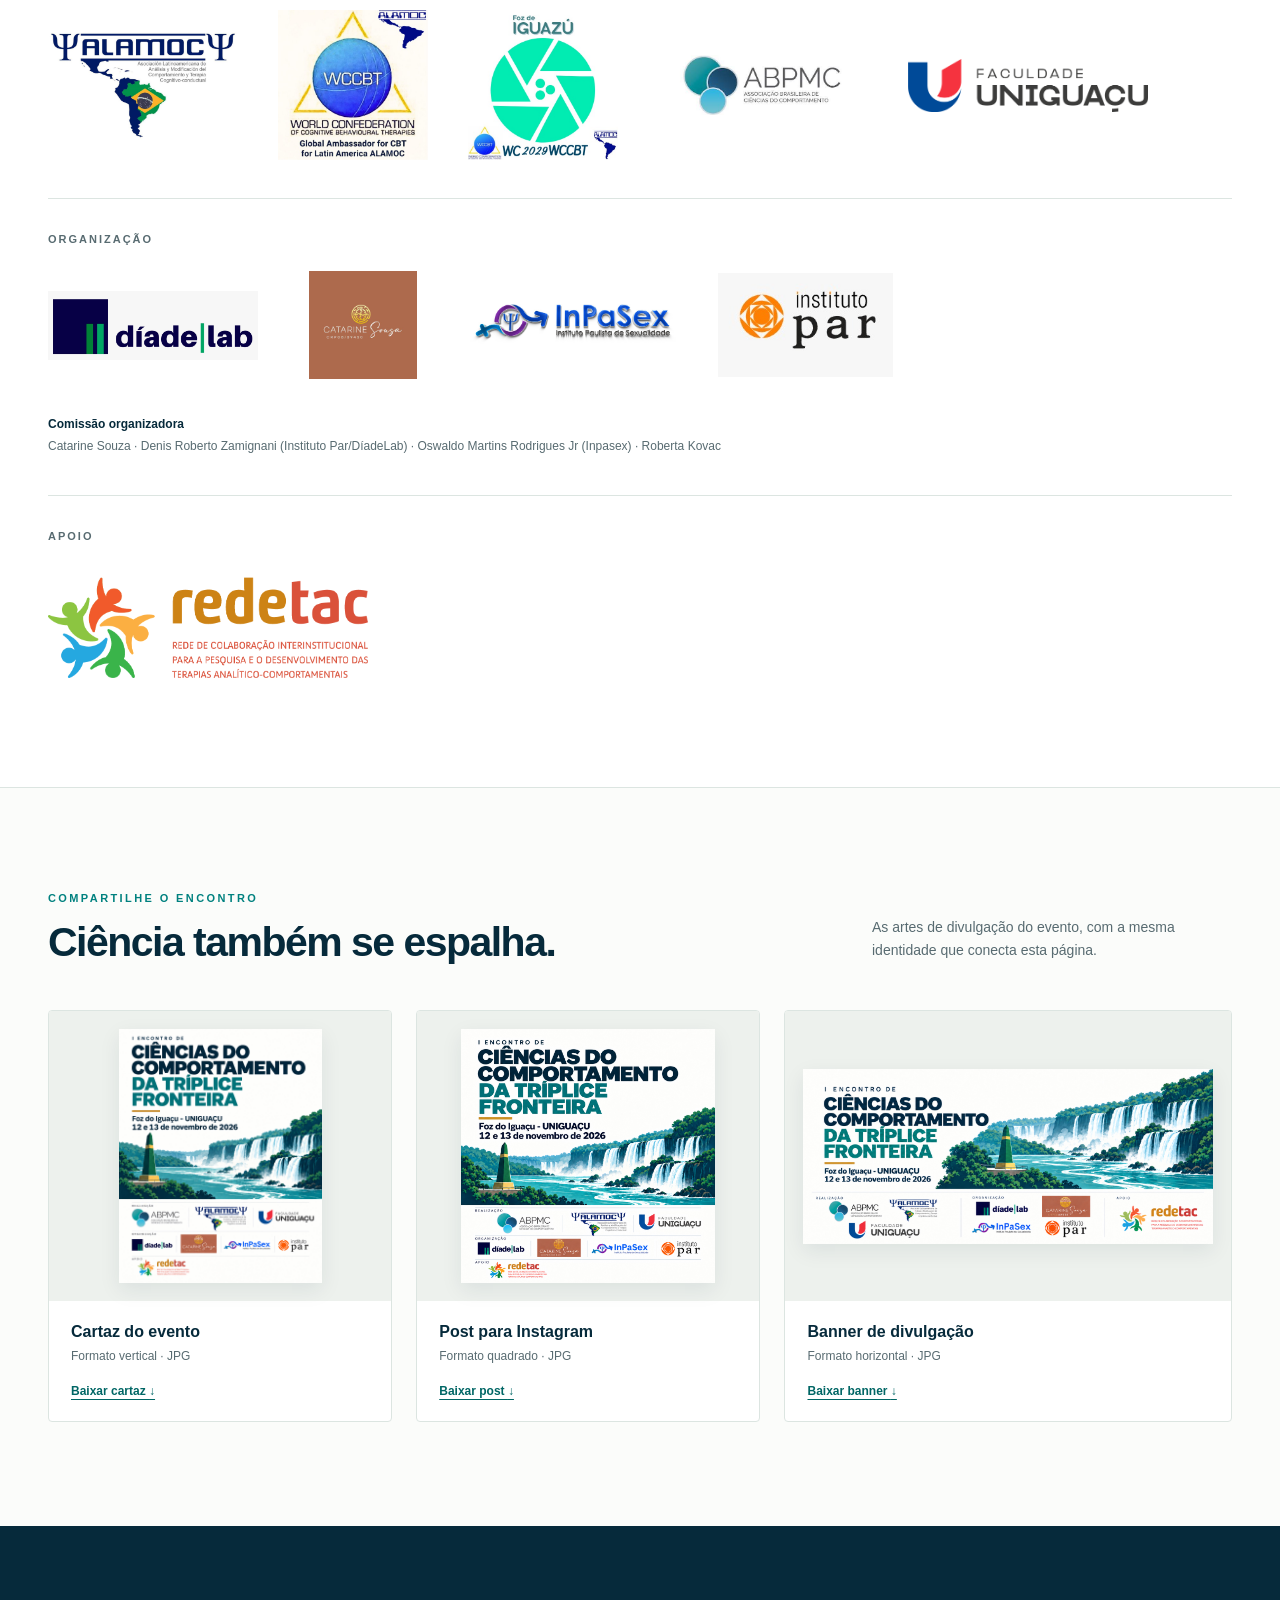
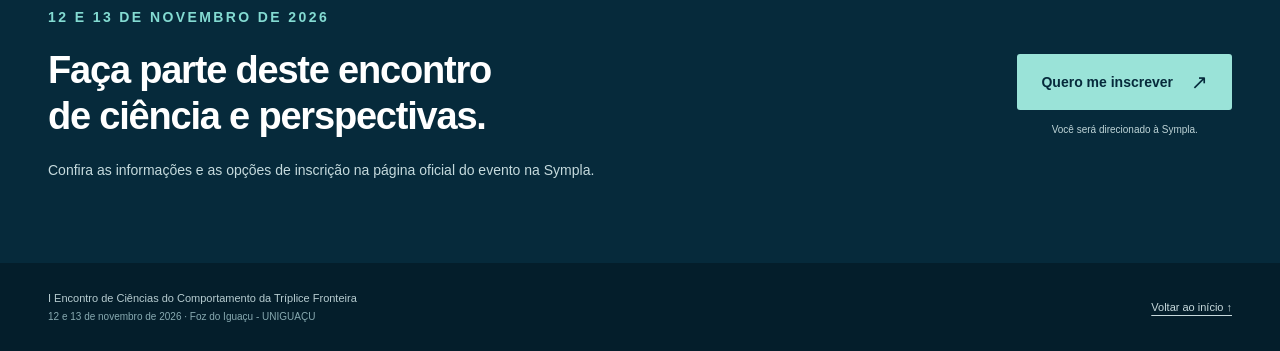
==== commit 764a1f6d: "Sync ALAMOC and WCCBT logo order in alternate PT/ES pages Keep both website addresses consistent. Re" ====
--- a/Website_Triplice_Fronteira_2026/public/index.html
+++ b/Website_Triplice_Fronteira_2026/public/index.html
@@ -170,11 +170,11 @@
         <div class="institution-group">
           <h3 class="institution-label">Realização</h3>
           <div class="logo-row">
-            <figure class="logo-cell"><img src="assets/abpmc.jpg" alt="ABPMC" loading="lazy"></figure>
             <figure class="logo-cell alamoc"><img src="assets/alamoc.jpg" alt="ALAMOC — Associação Latinoamericana de Análise e Modificação do Comportamento e Terapias Cognitivo-Comportamentais" loading="lazy"></figure>
-            <figure class="logo-cell uniguacu"><img src="assets/uniguacu.webp" alt="Faculdade UNIGUAÇU" loading="lazy"></figure>
             <figure class="logo-cell congress"><img src="assets/2029a.jpeg" width="472" height="472" alt="WCCBT — World Confederation of Cognitive Behavioural Therapies; Global Ambassador for CBT for Latin America ALAMOC" loading="lazy"></figure>
             <figure class="logo-cell congress"><img src="assets/2029b.jpeg" width="472" height="472" alt="WC 2029 WCCBT — Foz do Iguaçu" loading="lazy"></figure>
+            <figure class="logo-cell"><img src="assets/abpmc.jpg" alt="ABPMC" loading="lazy"></figure>
+            <figure class="logo-cell uniguacu"><img src="assets/uniguacu.webp" alt="Faculdade UNIGUAÇU" loading="lazy"></figure>
           </div>
         </div>
         <div class="institution-group"><h3 class="institution-label">Organização</h3><div class="logo-row organization-row"><figure class="logo-cell"><img src="assets/diade.jpg" alt="díadeLab" loading="lazy"></figure><figure class="logo-cell catarine"><img src="assets/catarine.jpeg" alt="Catarine Sousa" loading="lazy"></figure><figure class="logo-cell"><img src="assets/inpasex.jpg" alt="InPaSex — Instituto Paulista de Sexualidade" loading="lazy"></figure><figure class="logo-cell par"><img src="assets/instituto-par.jpeg" alt="Instituto Par" loading="lazy"></figure></div><p class="committee"><strong>Comissão organizadora</strong><br>Catarine Souza · Denis Roberto Zamignani (Instituto Par/DíadeLab) · Oswaldo Martins Rodrigues Jr (Inpasex) · Roberta Kovac</p></div>
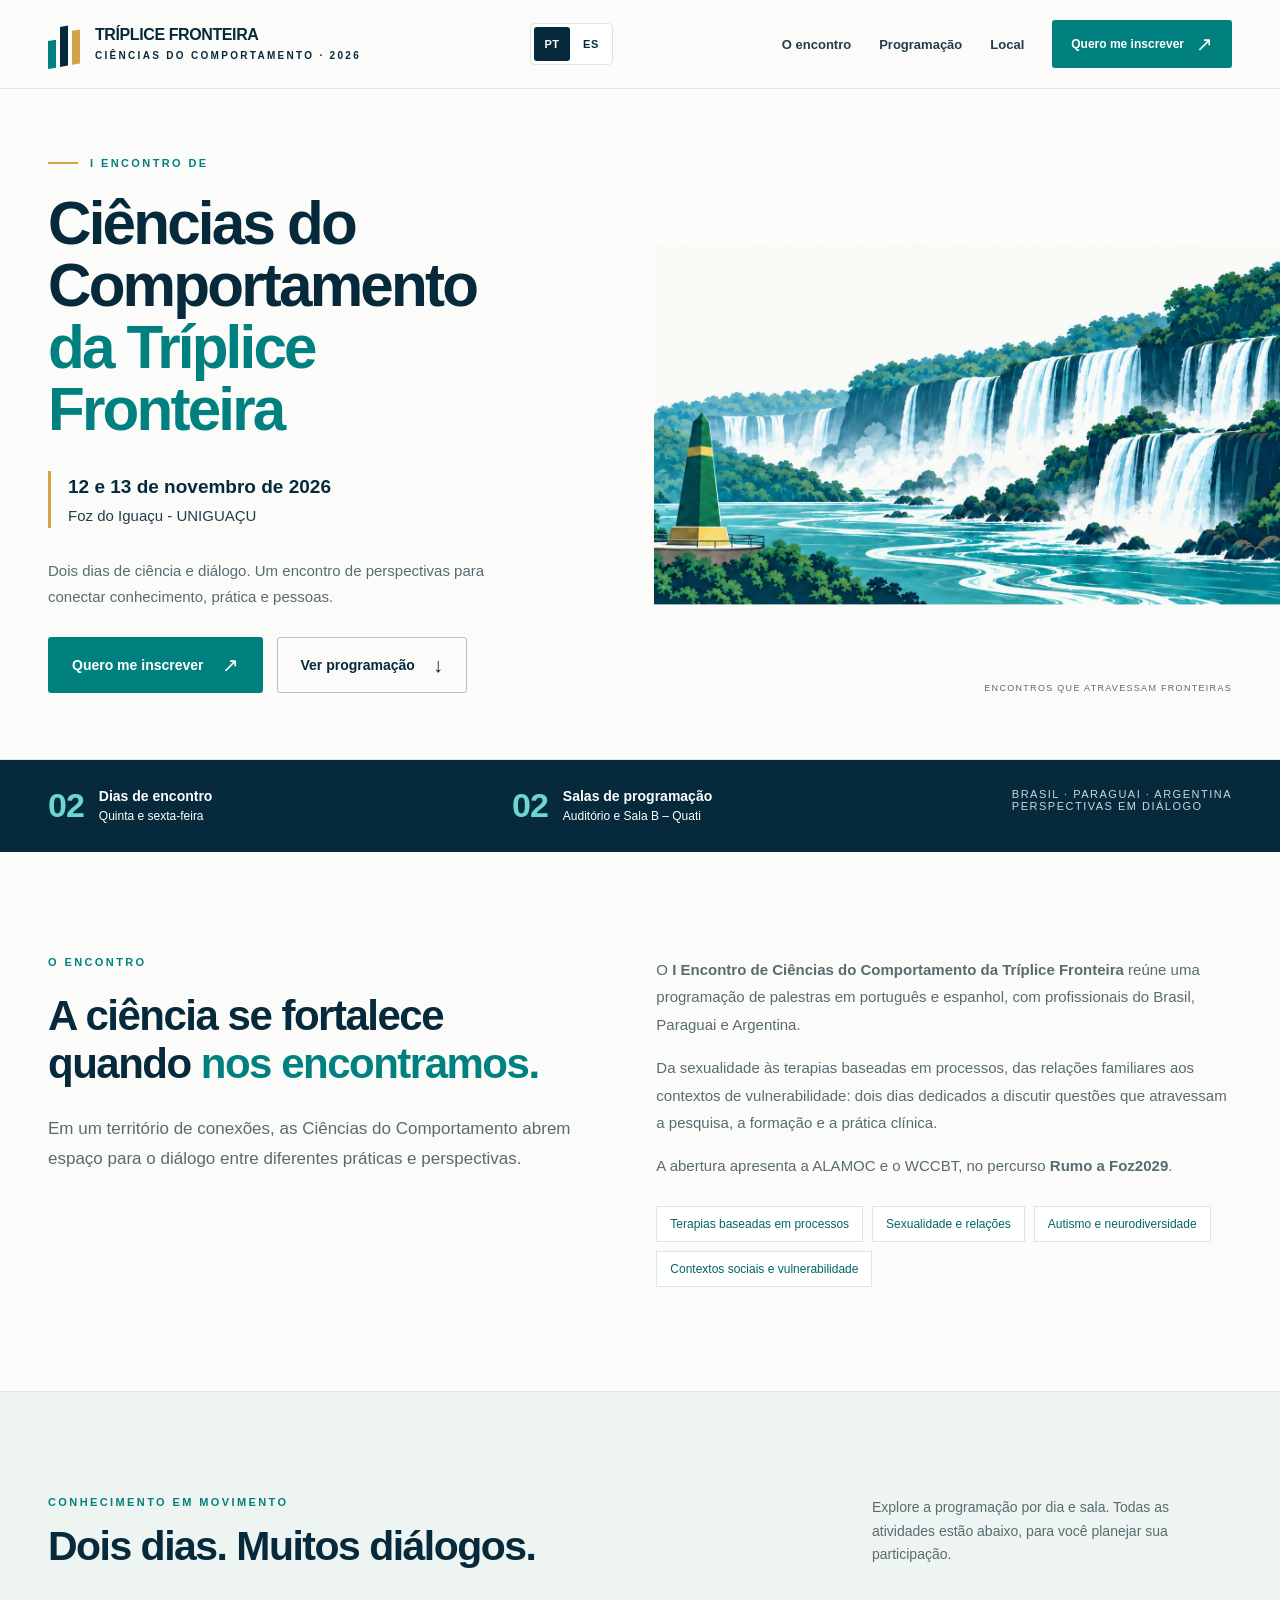
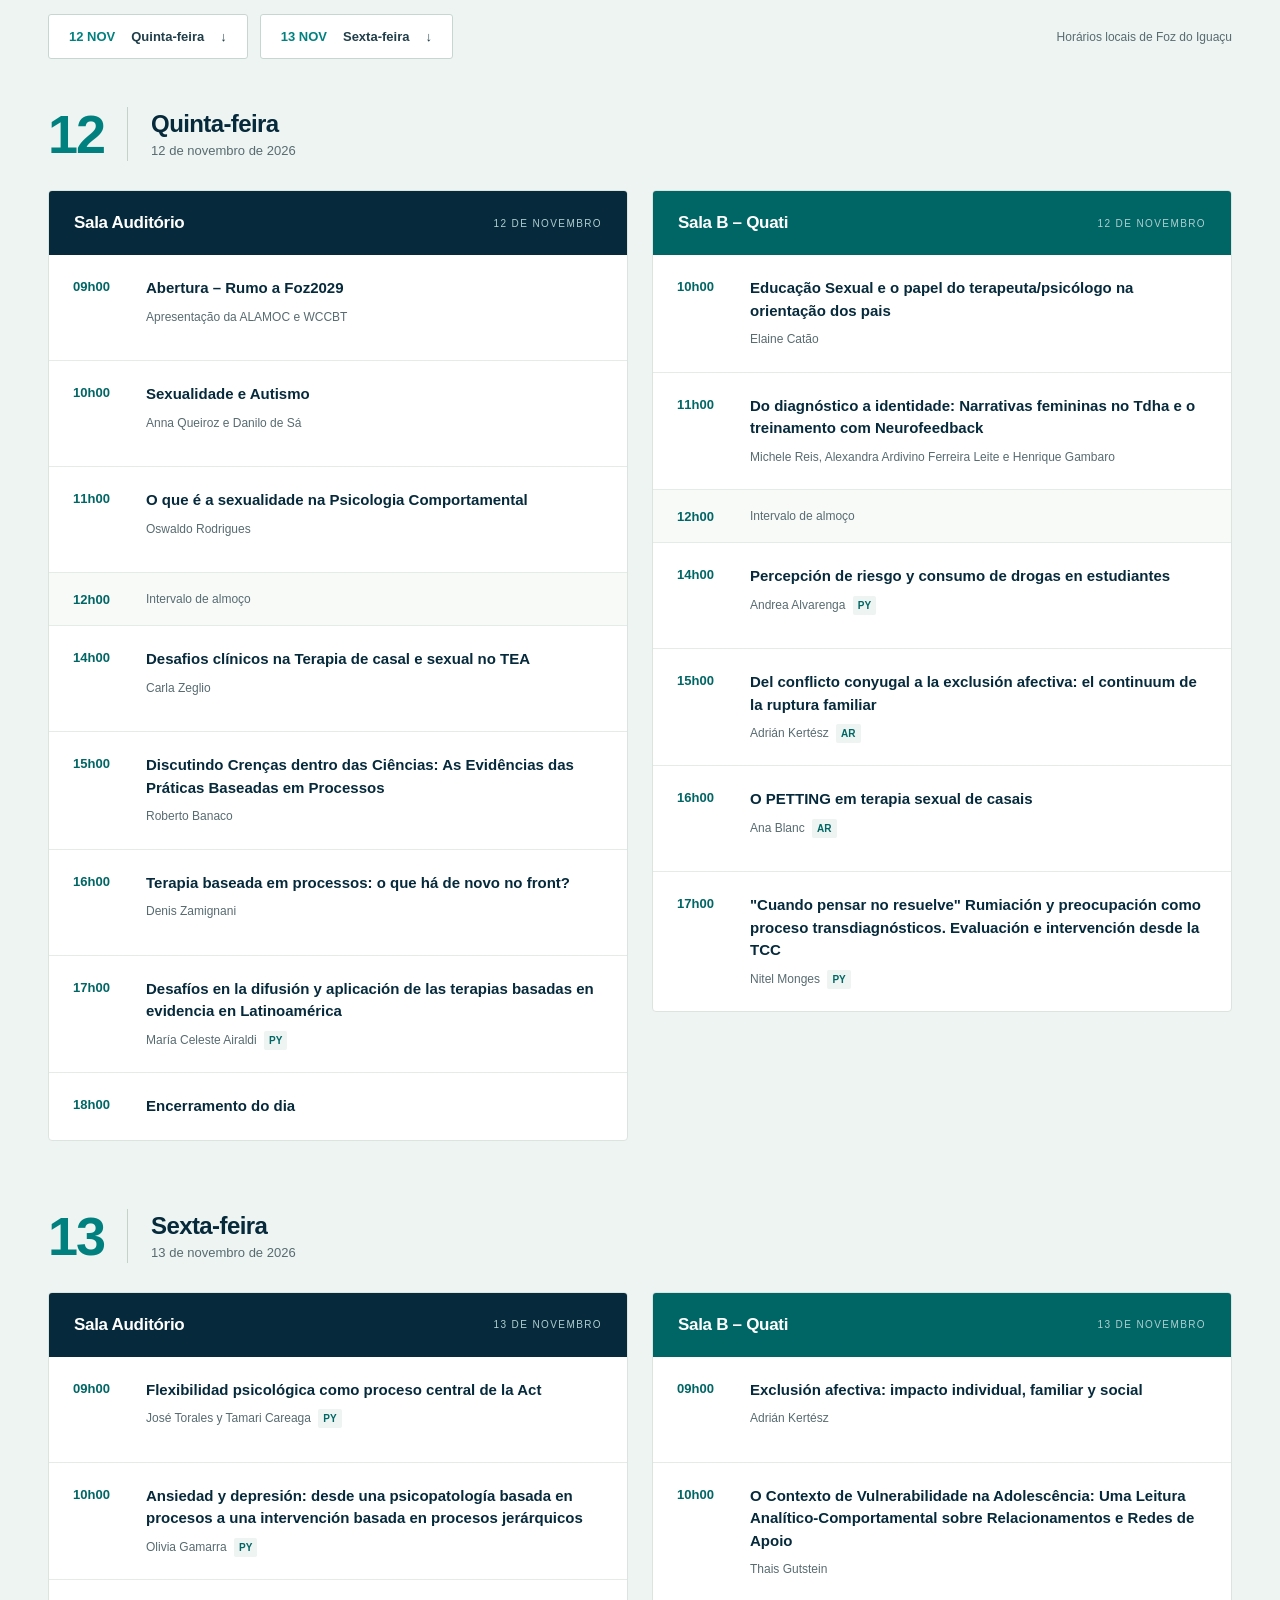
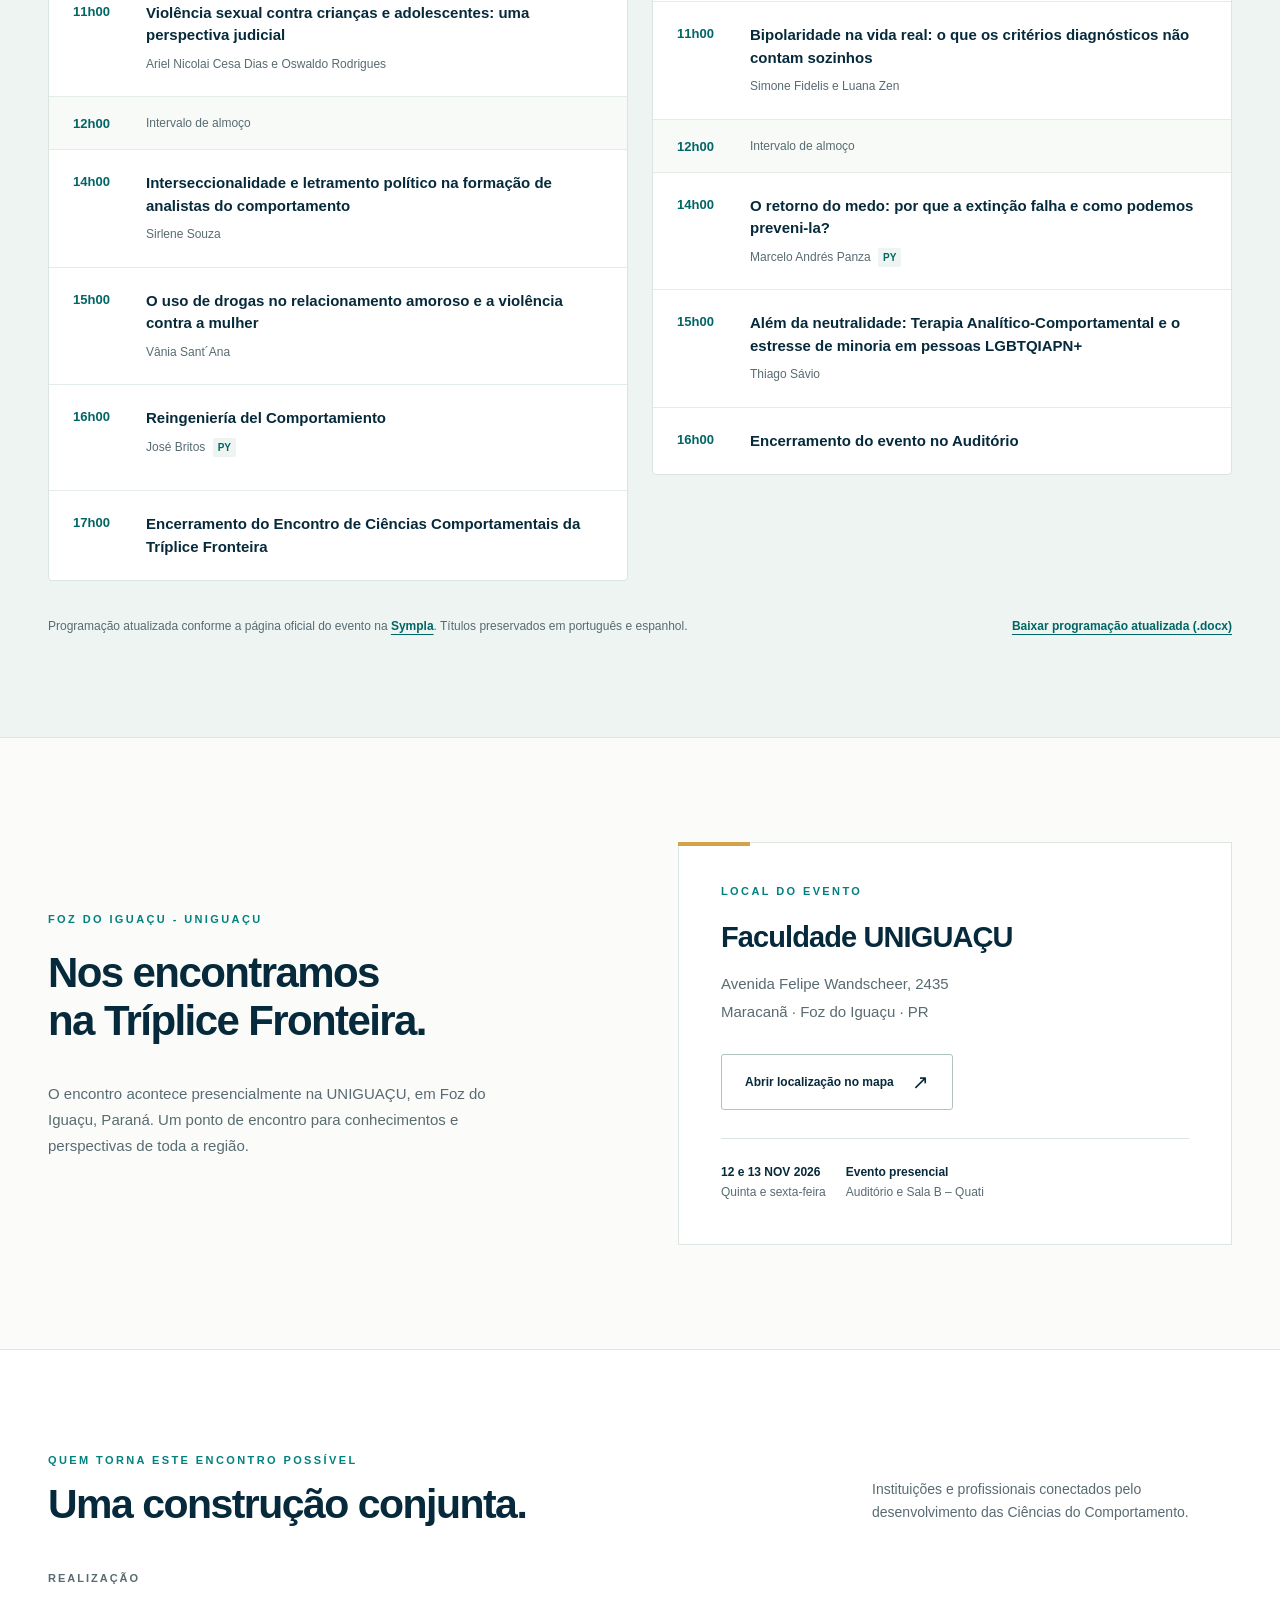
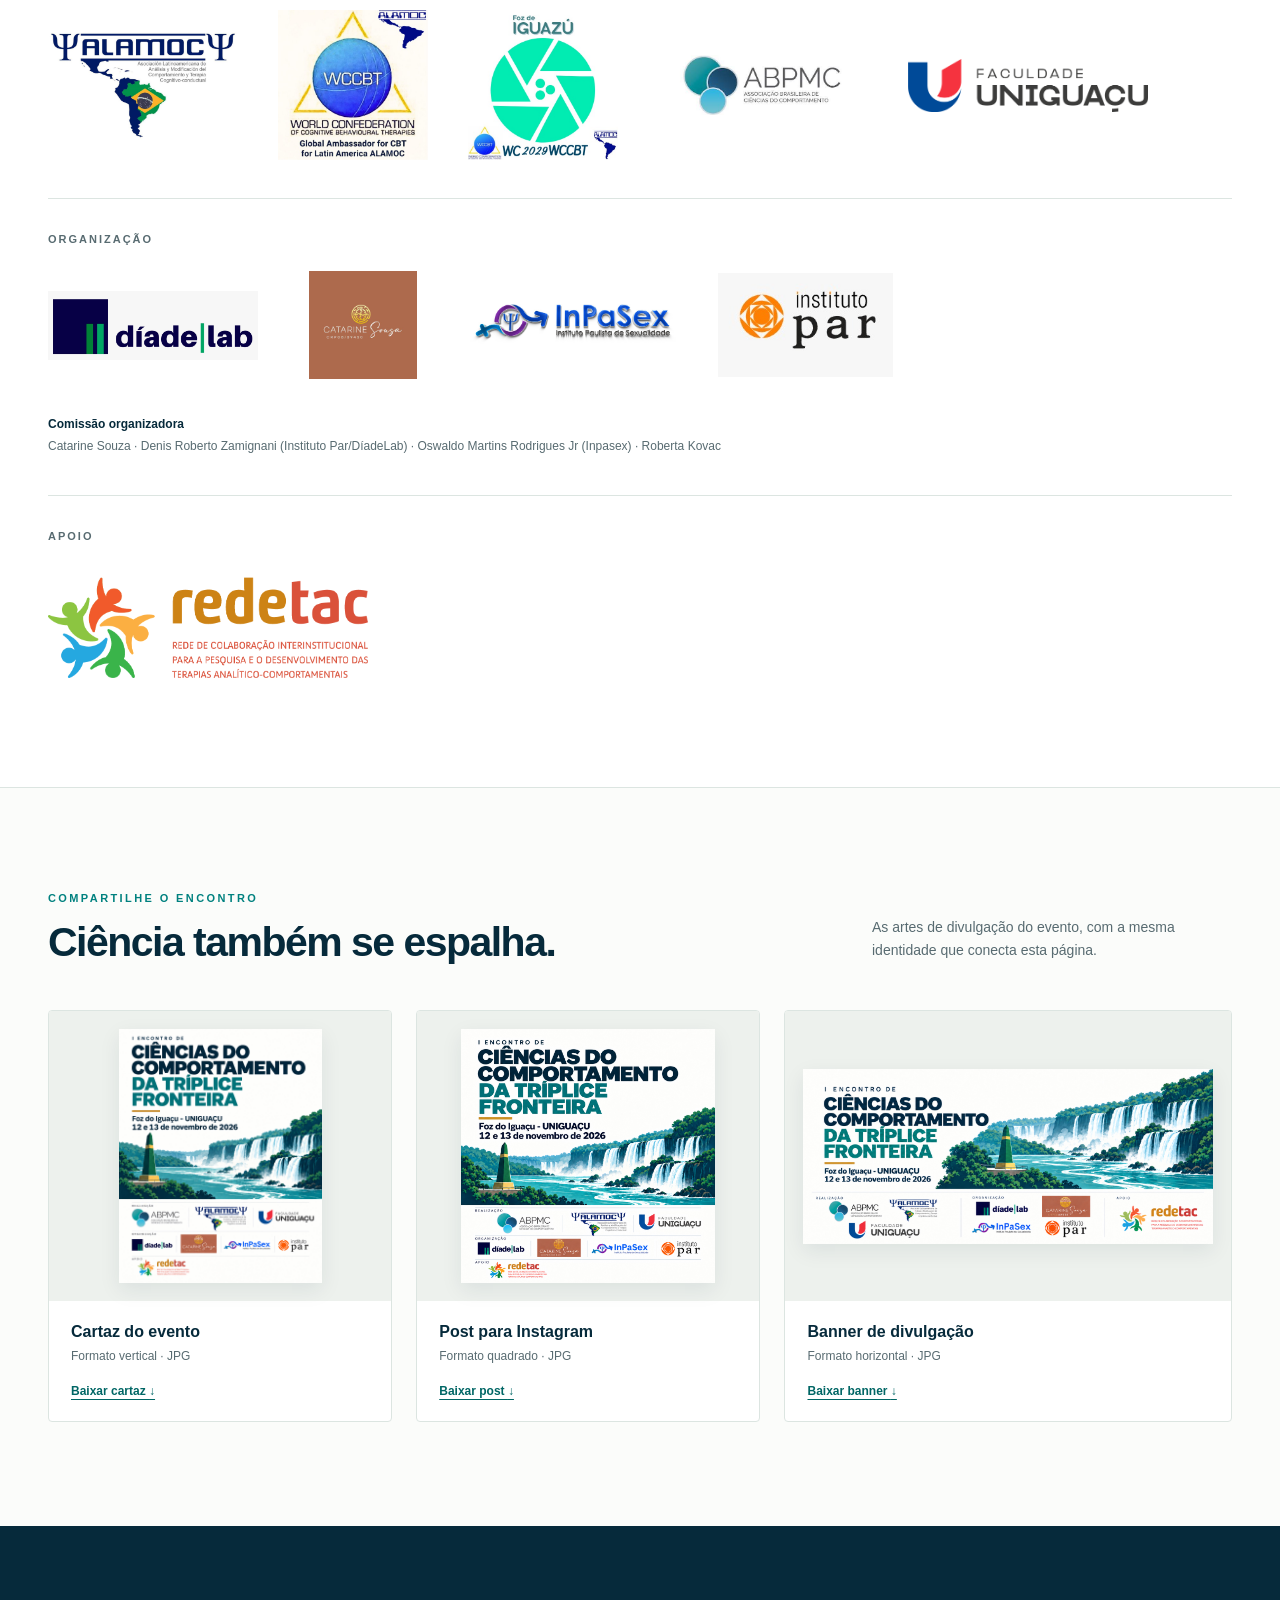
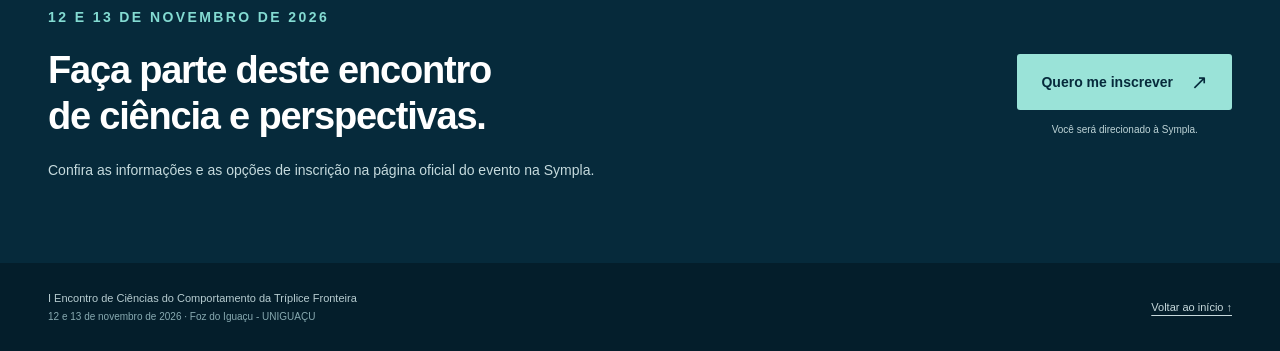
==== commit ebbf8abf: "Sincroniza programação do evento com Sympla em PT e ES Atualiza horários de Roberto Banaco, Sirlene " ====
--- a/Website_Triplice_Fronteira_2026/public/index.html
+++ b/Website_Triplice_Fronteira_2026/public/index.html
@@ -108,9 +108,9 @@
                 <li class="session"><time datetime="2026-11-12T11:00:00-03:00">11h00</time><div><h5>O que é a sexualidade na Psicologia Comportamental</h5><p>Oswaldo Rodrigues</p></div></li>
                 <li class="session break"><time datetime="2026-11-12T12:00:00-03:00">12h00</time><div><h5>Intervalo de almoço</h5></div></li>
                 <li class="session"><time datetime="2026-11-12T14:00:00-03:00">14h00</time><div><h5>Desafios clínicos na Terapia de casal e sexual no TEA</h5><p>Carla Zeglio</p></div></li>
-                <li class="session"><time datetime="2026-11-12T15:00:00-03:00">15h00</time><div><h5>Interseccionalidade e letramento político na formação de analistas do comportamento</h5><p>Sirlene Souza</p></div></li>
+                <li class="session"><time datetime="2026-11-12T15:00:00-03:00">15h00</time><div><h5>Discutindo Crenças dentro das Ciências: As Evidências das Práticas Baseadas em Processos</h5><p>Roberto Banaco</p></div></li>
                 <li class="session"><time datetime="2026-11-12T16:00:00-03:00">16h00</time><div><h5>Terapia baseada em processos: o que há de novo no front?</h5><p>Denis Zamignani</p></div></li>
-                <li class="session"><time datetime="2026-11-12T17:00:00-03:00">17h00</time><div><h5 lang="es">Desafíos en la difusión y aplicacion de las terapias basadas en evidencia en Latinoamérica</h5><p>Maria Celeste Airaldi <span class="country" aria-label="Paraguai">PY</span></p></div></li>
+                <li class="session"><time datetime="2026-11-12T17:00:00-03:00">17h00</time><div><h5 lang="es">Desafíos en la difusión y aplicación de las terapias basadas en evidencia en Latinoamérica</h5><p>María Celeste Airaldi <span class="country" aria-label="Paraguai">PY</span></p></div></li>
                 <li class="session closing"><time datetime="2026-11-12T18:00:00-03:00">18h00</time><div><h5>Encerramento do dia</h5></div></li>
               </ol>
             </article>
@@ -122,7 +122,7 @@
                 <li class="session"><time datetime="2026-11-12T14:00:00-03:00">14h00</time><div><h5 lang="es">Percepción de riesgo y consumo de drogas en estudiantes</h5><p>Andrea Alvarenga <span class="country" aria-label="Paraguai">PY</span></p></div></li>
                 <li class="session"><time datetime="2026-11-12T15:00:00-03:00">15h00</time><div><h5 lang="es">Del conflicto conyugal a la exclusión afectiva: el continuum de la ruptura familiar</h5><p>Adrián Kertész <span class="country" aria-label="Argentina">AR</span></p></div></li>
                 <li class="session"><time datetime="2026-11-12T16:00:00-03:00">16h00</time><div><h5>O PETTING em terapia sexual de casais</h5><p>Ana Blanc <span class="country" aria-label="Argentina">AR</span></p></div></li>
-                <li class="session closing"><time datetime="2026-11-12T17:00:00-03:00">17h00</time><div><h5>Encerramento das atividades da sala</h5></div></li>
+                <li class="session"><time datetime="2026-11-12T17:00:00-03:00">17h00</time><div><h5 lang="es">&quot;Cuando pensar no resuelve&quot; Rumiación y preocupación como proceso transdiagnósticos. Evaluación e intervención desde la TCC</h5><p>Nitel Monges <span class="country" aria-label="Paraguai">PY</span></p></div></li>
               </ol>
             </article>
           </div>
@@ -136,8 +136,8 @@
                 <li class="session"><time datetime="2026-11-13T10:00:00-03:00">10h00</time><div><h5 lang="es">Ansiedad y depresión: desde una psicopatología basada en procesos a una intervención basada en procesos jerárquicos</h5><p>Olivia Gamarra <span class="country" aria-label="Paraguai">PY</span></p></div></li>
                 <li class="session"><time datetime="2026-11-13T11:00:00-03:00">11h00</time><div><h5>Violência sexual contra crianças e adolescentes: uma perspectiva judicial</h5><p>Ariel Nicolai Cesa Dias e Oswaldo Rodrigues</p></div></li>
                 <li class="session break"><time datetime="2026-11-13T12:00:00-03:00">12h00</time><div><h5>Intervalo de almoço</h5></div></li>
-                <li class="session"><time datetime="2026-11-13T14:00:00-03:00">14h00</time><div><h5>O uso de drogas no relacionamento amoroso e a violência contra a mulher</h5><p>Vânia Sant´Ana</p></div></li>
-                <li class="session"><time datetime="2026-11-13T15:00:00-03:00">15h00</time><div><h5>Discutindo Crenças dentro das Ciências: As Evidências das Práticas Baseadas em Processos</h5><p>Roberto Banaco</p></div></li>
+                <li class="session"><time datetime="2026-11-13T14:00:00-03:00">14h00</time><div><h5>Interseccionalidade e letramento político na formação de analistas do comportamento</h5><p>Sirlene Souza</p></div></li>
+                <li class="session"><time datetime="2026-11-13T15:00:00-03:00">15h00</time><div><h5>O uso de drogas no relacionamento amoroso e a violência contra a mulher</h5><p>Vânia Sant´Ana</p></div></li>
                 <li class="session"><time datetime="2026-11-13T16:00:00-03:00">16h00</time><div><h5 lang="es">Reingeniería del Comportamiento</h5><p>José Britos <span class="country" aria-label="Paraguai">PY</span></p></div></li>
                 <li class="session closing"><time datetime="2026-11-13T17:00:00-03:00">17h00</time><div><h5>Encerramento do Encontro de Ciências Comportamentais da Tríplice Fronteira</h5></div></li>
               </ol>
@@ -155,7 +155,7 @@
             </article>
           </div>
         </div>
-        <div class="program-bottom"><span>Conteúdo conforme a programação fornecida pela organização. Títulos preservados em português e espanhol.</span><a href="assets/programacao.docx" download>Baixar programação original (.docx)</a></div>
+        <div class="program-bottom"><span>Programação atualizada conforme a página oficial do evento na <a href="https://www.sympla.com.br/evento/encontro-comportamental-da-triplice-fronteira/3581518" target="_blank" rel="noopener noreferrer">Sympla</a>. Títulos preservados em português e espanhol.</span><a href="assets/programacao.docx?v=20261105" download>Baixar programação atualizada (.docx)</a></div>
       </div>
     </section>
     <section class="section location" id="local" aria-labelledby="titulo-local">
